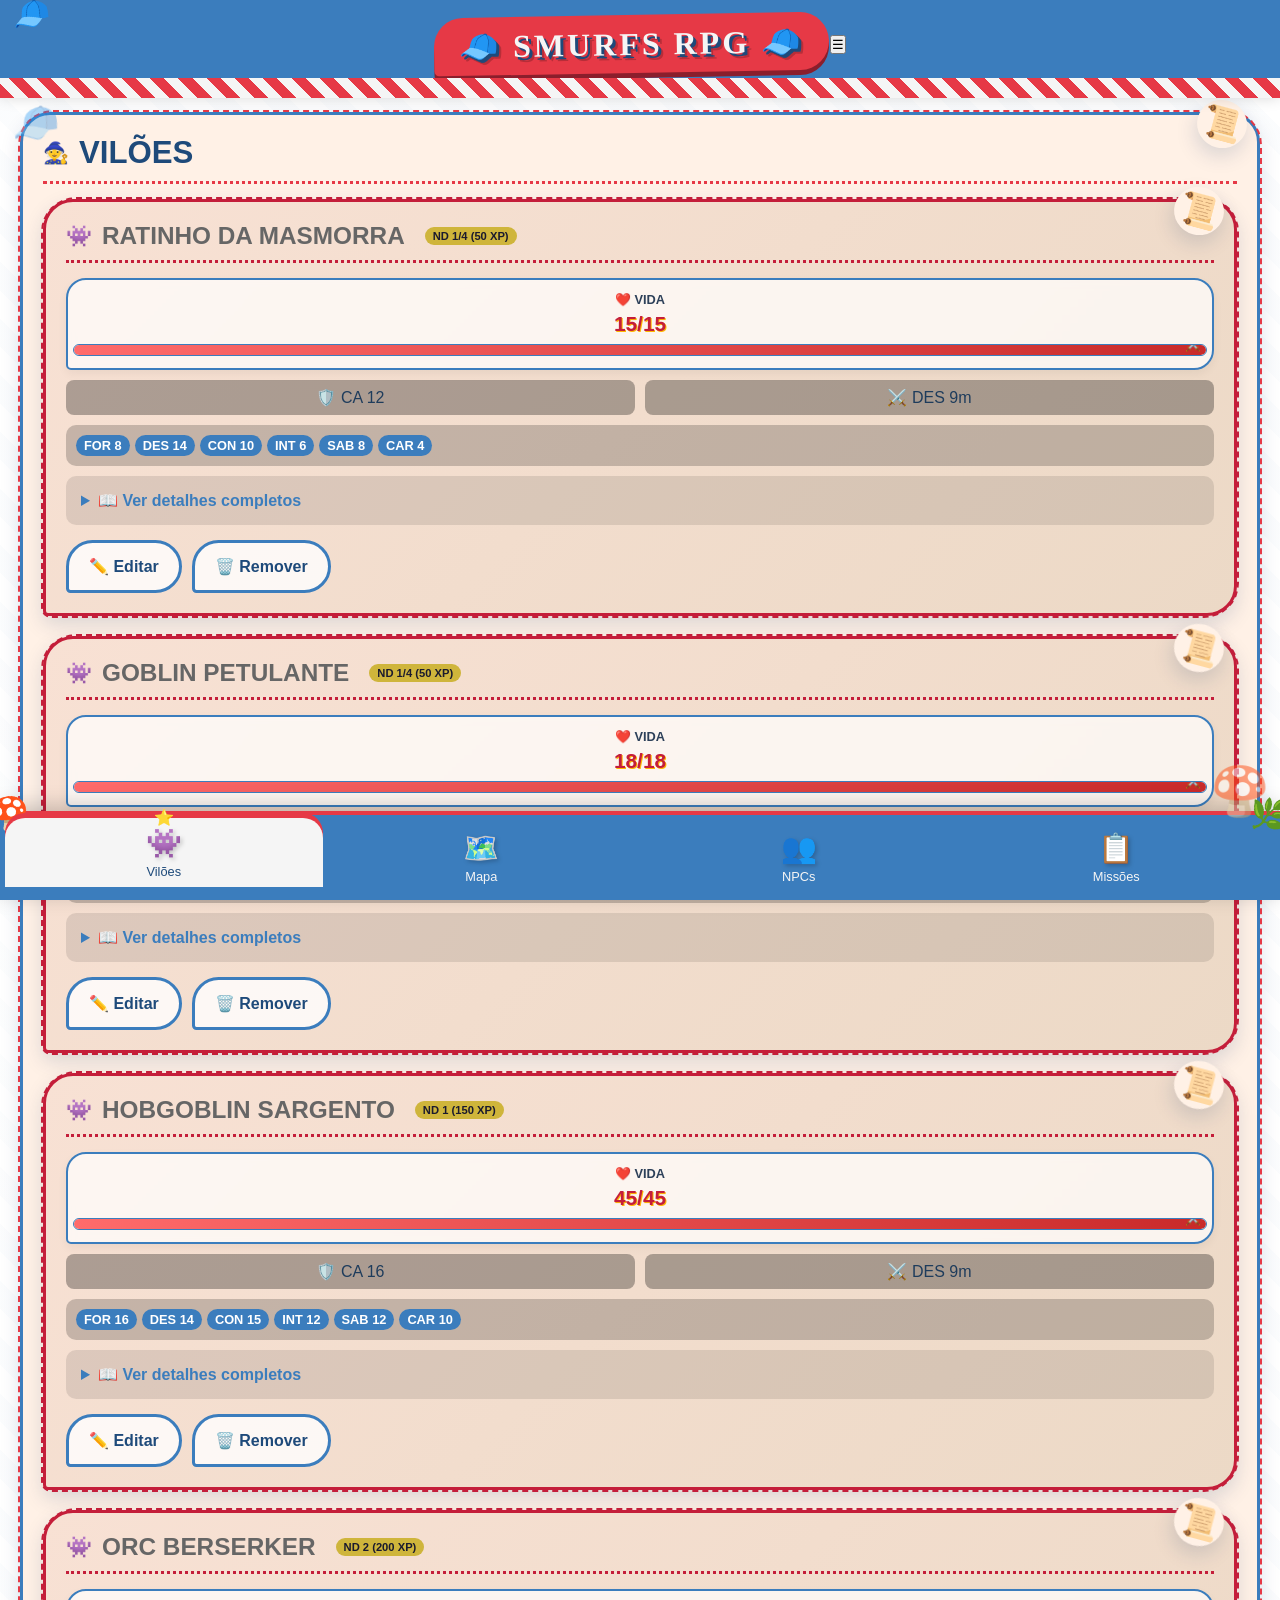
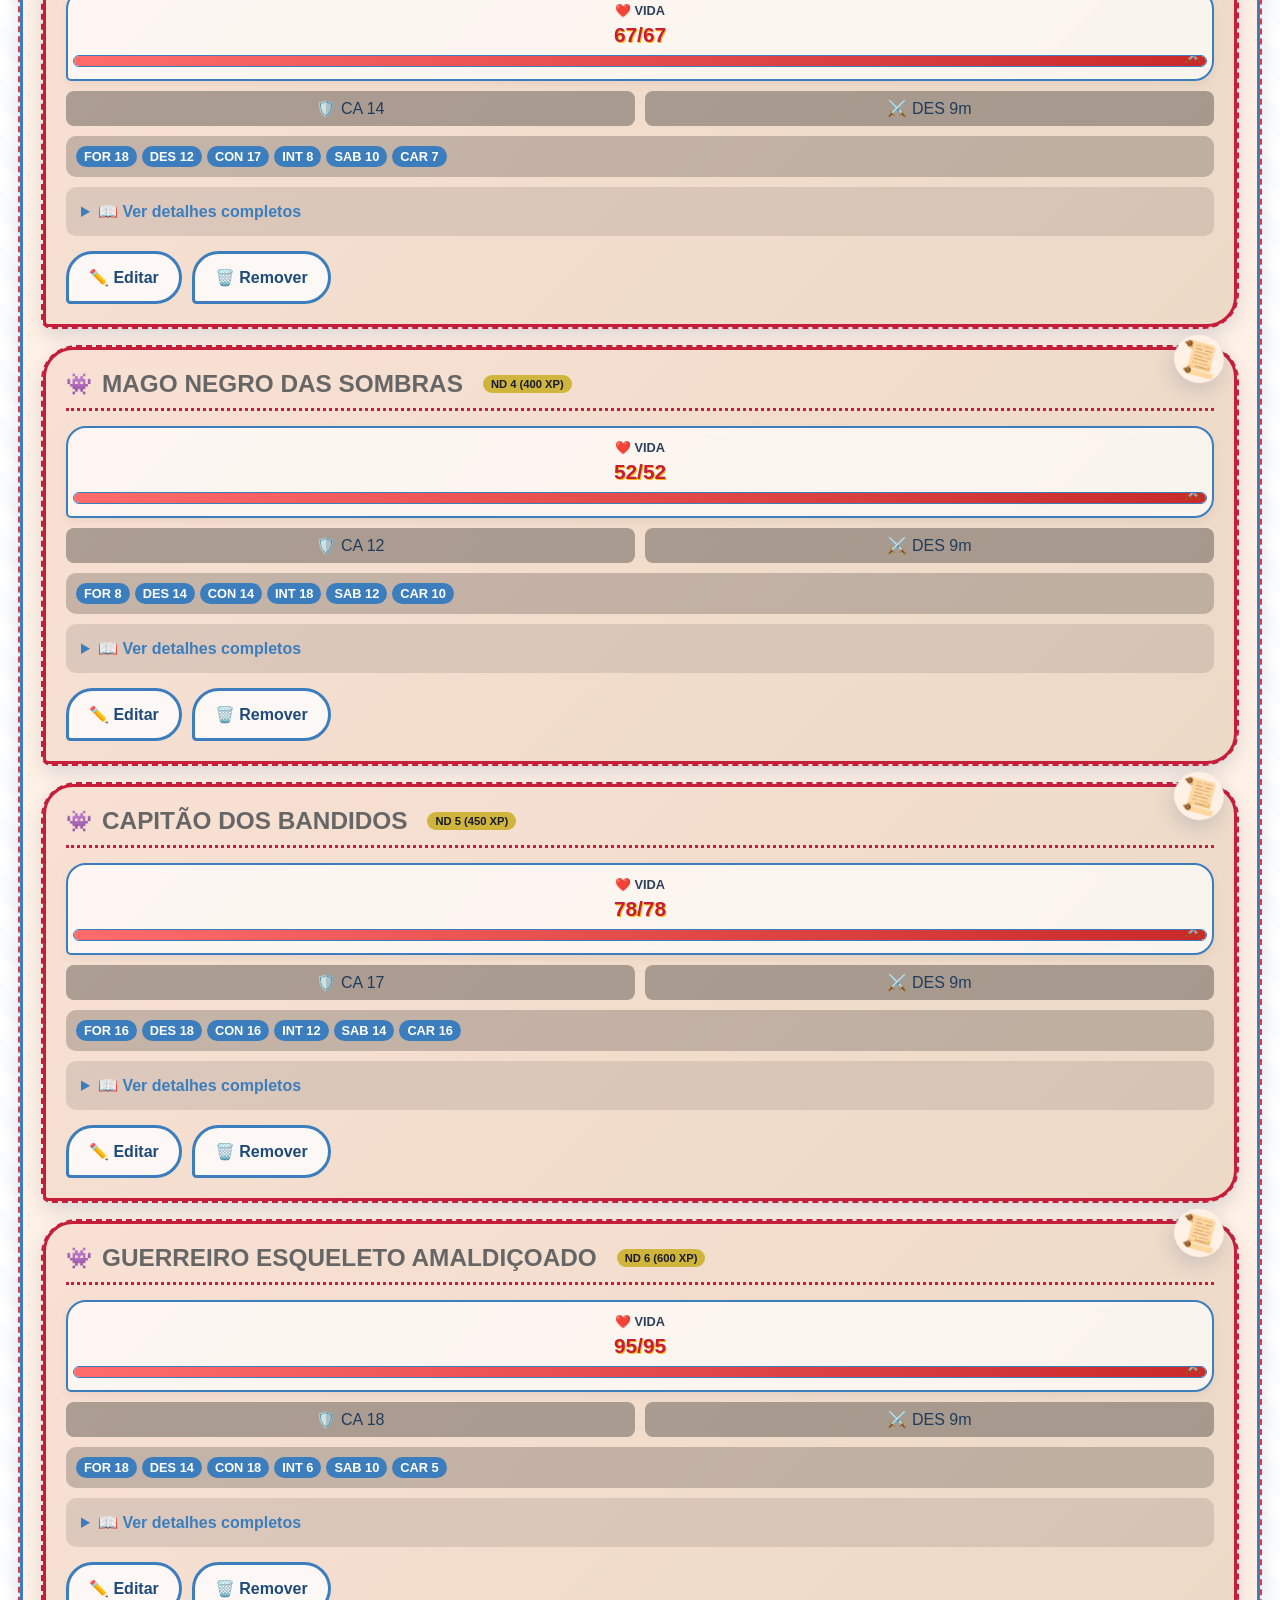
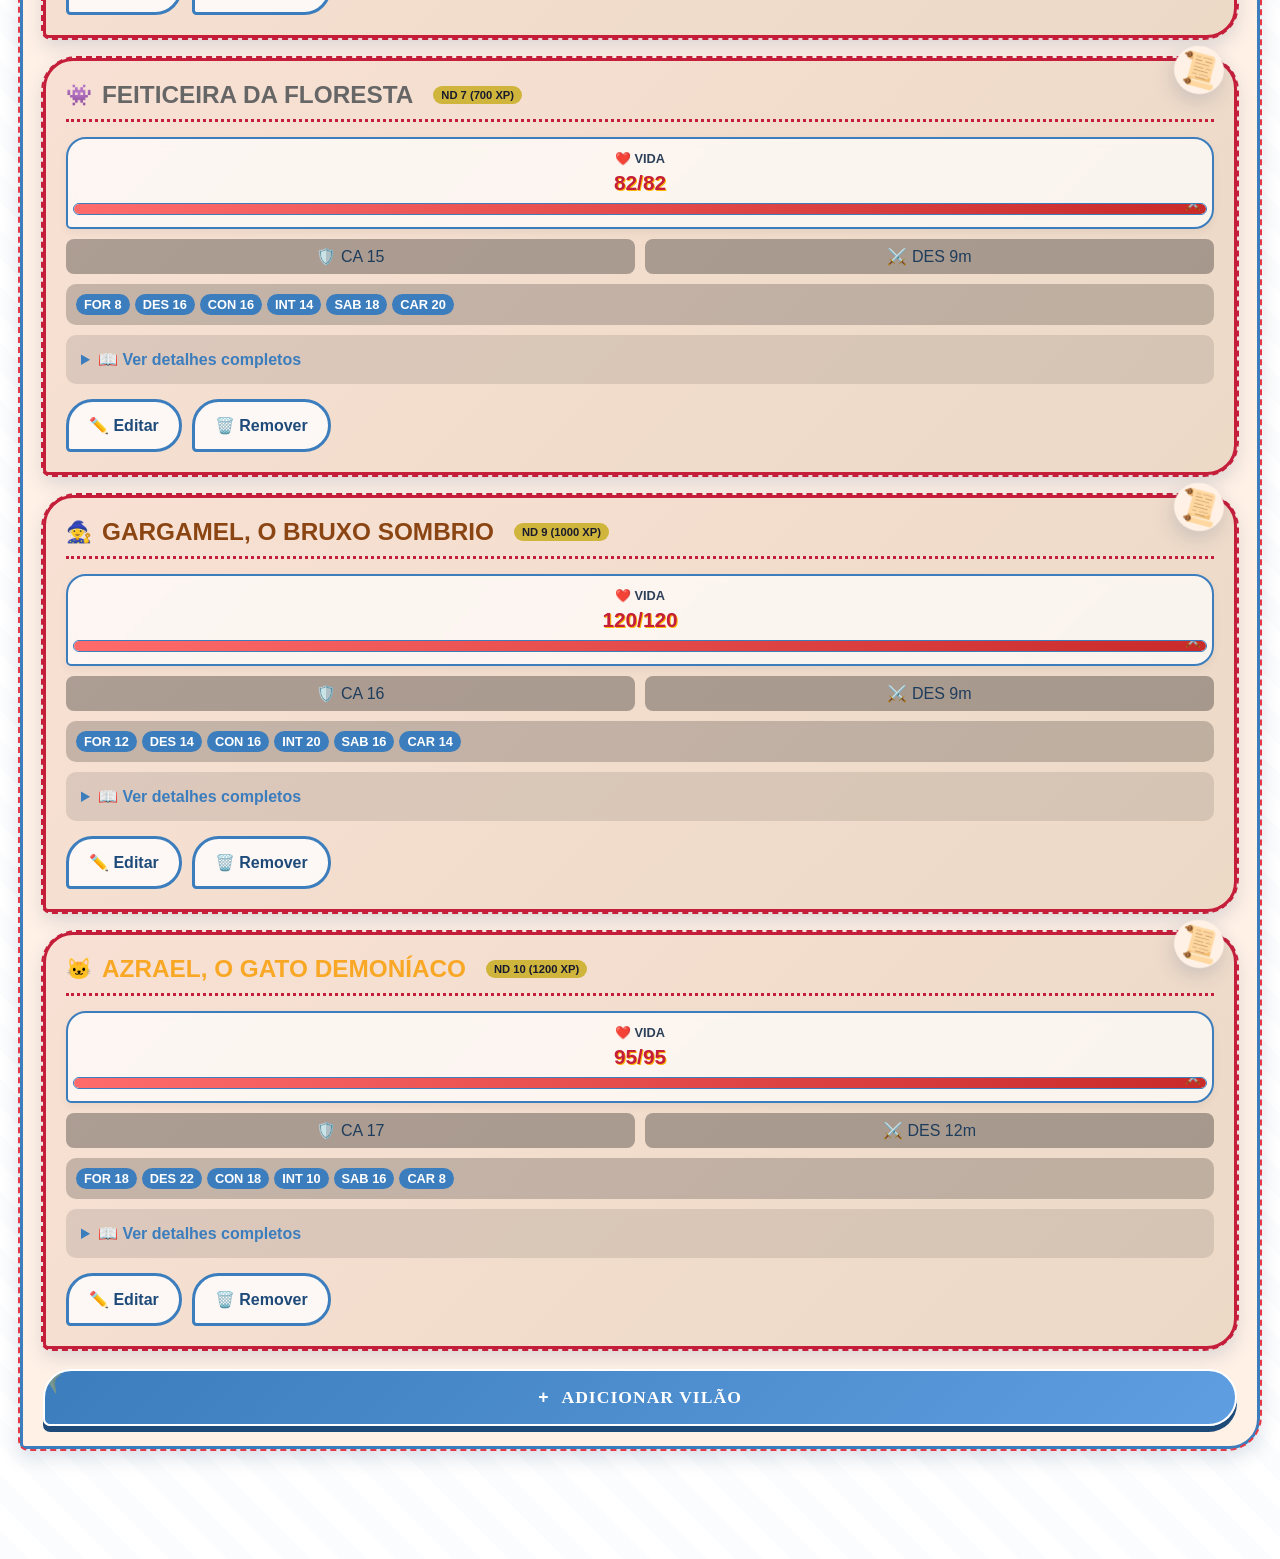
==== index.html @ cd1e9ab5 "RPGMESTRE" ====
<!DOCTYPE html>
<html lang="pt-BR">
<head>
    <meta charset="UTF-8">
    <meta name="viewport" content="width=device-width, initial-scale=1.0, maximum-scale=1.0, user-scalable=no">
    <title>🧢 SMURFS RPG - D&D 5.5</title>
    
    <!-- CSS -->
    <link rel="stylesheet" href="style.css">
    
    <!-- PWA / Ícones -->
    <link rel="manifest" href="manifest.json">
    <link rel="apple-touch-icon" href="assets/icons/icon-192.png">
    <meta name="theme-color" content="#3b7dbd">
</head>
<body>
    <!-- Header -->
    <div id="header-container">
        <header class="header">
            <div class="header-content">
                <h1>🧢 SMURFS RPG 🧢</h1>
                <button class="header-menu" onclick="toggleMenu()">☰</button>
            </div>
        </header>
    </div>

    <!-- Conteúdo principal -->
    <main class="container" id="main-container">
        <div id="content" class="content-area">
            <!-- Loading Screen -->
            <div class="loading-screen">
                <h1 class="loading-title">SMURFS RPG</h1>
                <div class="loading-spinner"></div>
                <p class="loading-text">Carregando a Vila dos Smurfs...</p>
                
                <!-- Menu de navegação rápido -->
                <div class="loading-menu">
                    <div class="loading-menu-item">
                        <span class="menu-emoji">👾</span>
                        <span>Vilões</span>
                    </div>
                    <div class="loading-menu-item">
                        <span class="menu-emoji">🗺️</span>
                        <span>Mapa</span>
                    </div>
                    <div class="loading-menu-item">
                        <span class="menu-emoji">👥</span>
                        <span>NPCs</span>
                    </div>
                    <div class="loading-menu-item">
                        <span class="menu-emoji">📋</span>
                        <span>Missões</span>
                    </div>
                </div>
            </div>
        </div>
    </main>

    <!-- Navegação inferior -->
    <nav class="bottom-nav">
        <a href="pages/viloes.html" class="nav-item active" data-page="viloes" onclick="carregarPagina('viloes'); return false;">
            <span class="nav-icon">👾</span>
            <span class="nav-text">Vilões</span>
        </a>
        <a href="pages/mapa.html" class="nav-item" data-page="mapa" onclick="carregarPagina('mapa'); return false;">
            <span class="nav-icon">🗺️</span>
            <span class="nav-text">Mapa</span>
        </a>
        <a href="pages/npcs.html" class="nav-item" data-page="npcs" onclick="carregarPagina('npcs'); return false;">
            <span class="nav-icon">👥</span>
            <span class="nav-text">NPCs</span>
        </a>
        <a href="pages/necessidades.html" class="nav-item" data-page="necessidades" onclick="carregarPagina('necessidades'); return false;">
            <span class="nav-icon">📋</span>
            <span class="nav-text">Missões</span>
        </a>
    </nav>

    <!-- Modal -->
    <div id="modal-container">
        <div id="modal" class="modal">
            <div class="modal-content">
                <div class="modal-header">
                    <h2 id="modal-title">Título</h2>
                    <button class="close-modal" onclick="fecharModal()">&times;</button>
                </div>
                <div id="modal-body"></div>
            </div>
        </div>
    </div>

    <!-- Elementos decorativos -->
    <div class="floating-mushroom">🍄</div>
    <div class="floating-smurf">🧢</div>

    <!-- Scripts -->
    <script src="script.js"></script>
    


</body>
</html>
---- style.css ----
/* ===== TEMA SMURFS D&D 5.5 ===== */
:root {
    /* Cores principais - Tema Smurf */
    --smurf-blue: #3b7dbd;
    --smurf-blue-light: #5f9ee0;
    --smurf-blue-dark: #1e4a7a;
    --smurf-hat: #f5f5f5;
    --smurf-hat-red: #e63946;
    --forest-green: #2d6a4f;
    --forest-light: #40916c;
    --mushroom-red: #d62828;
    --mushroom-white: #f8f9fa;
    --gold: #ffb703;
    --potion-purple: #9d4edd;
    
    /* Cores funcionais */
    --bg-primary: #f0f7ff;
    --bg-secondary: #ffffff;
    --text-primary: #1e3c5c;
    --text-secondary: #2d4059;
    --border-color: rgba(59, 125, 189, 0.2);
    --shadow: 0 8px 20px rgba(0, 50, 100, 0.15);
    --shadow-soft: 0 4px 10px rgba(0, 0, 0, 0.05);
    
    /* D&D 5.5 Cores */
    --dnd-red: #c41e3a;
    --dnd-gold: #cfb53b;
    --dnd-brown: #8b4513;
    --dnd-parchment: #fff1e6;
}

* {
    margin: 0;
    padding: 0;
    box-sizing: border-box;
    font-family: 'Segoe UI', 'Comic Sans MS', 'Chalkboard SE', cursive, sans-serif;
}

/* ===== BACKGROUND COM ELEMENTOS DA FLORESTA ===== */
body {
    background: linear-gradient(135deg, #a8d5e5 0%, #c1e0f0 100%);
    color: var(--text-primary);
    min-height: 100vh;
    padding-bottom: 70px;
    position: relative;
    background-image: 
        radial-gradient(circle at 10% 20%, rgba(255, 255, 255, 0.3) 5%, transparent 10%),
        radial-gradient(circle at 90% 70%, rgba(255, 255, 255, 0.2) 8%, transparent 15%),
        repeating-linear-gradient(45deg, rgba(59, 125, 189, 0.02) 0px, rgba(59, 125, 189, 0.02) 20px, transparent 20px, transparent 40px);
}

/* ===== EFEITO DE FOLHAS ===== */
body::before {
    content: '';
    position: fixed;
    top: 0;
    left: 0;
    right: 0;
    bottom: 0;
    background-image: 
        url('data:image/svg+xml;utf8,<svg xmlns="http://www.w3.org/2000/svg" viewBox="0 0 100 100" opacity="0.1"><path d="M20,30 Q30,15 40,30 Q35,45 20,30" fill="%232d6a4f"/><path d="M70,60 Q80,45 90,60 Q85,75 70,60" fill="%232d6a4f"/></svg>');
    background-repeat: repeat;
    pointer-events: none;
    z-index: -1;
}

/* ===== HEADER COM CHAPÉU DE SMURF ===== */
.header {
    background: var(--smurf-blue);
    padding: 15px;
    position: sticky;
    top: 0;
    z-index: 100;
    border-bottom: 4px solid var(--smurf-hat-red);
    box-shadow: 0 4px 15px rgba(0, 0, 0, 0.2);
    position: relative;
}

.header::before {
    content: '🧢';
    position: absolute;
    left: 10px;
    top: -5px;
    font-size: 2rem;
    transform: rotate(-15deg);
}

.header::after {
    content: '';
    position: absolute;
    bottom: -10px;
    left: 0;
    right: 0;
    height: 20px;
    background: repeating-linear-gradient(45deg, var(--smurf-hat-red), var(--smurf-hat-red) 10px, var(--smurf-hat) 10px, var(--smurf-hat) 20px);
}

.header-content {
    display: flex;
    align-items: center;
    justify-content: center;
    max-width: 600px;
    margin: 0 auto;
    position: relative;
}

.header h1 {
    font-size: 1.6rem;
    color: var(--smurf-hat);
    text-transform: uppercase;
    letter-spacing: 3px;
    text-shadow: 
        3px 3px 0 var(--smurf-blue-dark),
        5px 5px 0 rgba(0, 0, 0, 0.2);
    font-family: 'Comic Sans MS', cursive;
    background: var(--smurf-hat-red);
    padding: 10px 25px;
    border-radius: 30px 30px 30px 5px;
    display: inline-block;
    transform: rotate(-1deg);
    box-shadow: 0 5px 0 #8b1e2c;
}

/* ===== NAVEGAÇÃO INFERIOR TEMÁTICA ===== */
.bottom-nav {
    position: fixed;
    bottom: 0;
    left: 0;
    right: 0;
    background: var(--smurf-blue);
    backdrop-filter: blur(10px);
    display: flex;
    justify-content: space-around;
    padding: 8px 5px;
    border-top: 4px solid var(--smurf-hat-red);
    z-index: 100;
    box-shadow: 0 -5px 20px rgba(0, 0, 0, 0.2);
}

.bottom-nav::before {
    content: '🍄';
    position: absolute;
    left: -10px;
    top: -20px;
    font-size: 2rem;
    transform: rotate(-10deg);
}

.bottom-nav::after {
    content: '🌿';
    position: absolute;
    right: -10px;
    top: -20px;
    font-size: 2rem;
    transform: rotate(10deg);
}

.nav-item {
    color: var(--smurf-hat);
    text-decoration: none;
    font-size: 0.8rem;
    display: flex;
    flex-direction: column;
    align-items: center;
    gap: 4px;
    transition: all 0.3s;
    padding: 8px 5px;
    flex: 1;
    border-radius: 20px 20px 0 0;
    position: relative;
}

.nav-item.active {
    color: var(--smurf-blue-dark);
    background: var(--smurf-hat);
    transform: translateY(-5px);
    border-radius: 20px 20px 0 0;
    box-shadow: 0 -5px 0 var(--smurf-hat-red);
}

.nav-item.active::before {
    content: '⭐';
    position: absolute;
    top: -10px;
    left: 50%;
    transform: translateX(-50%);
    font-size: 1rem;
}

.nav-icon {
    font-size: 1.8rem;
    filter: drop-shadow(2px 2px 2px rgba(0,0,0,0.2));
}

/* ===== CARDS TEMÁTICOS ===== */
.card {
    background: var(--dnd-parchment);
    border-radius: 30px 30px 30px 5px;
    padding: 20px;
    margin-bottom: 20px;
    border: 3px solid var(--smurf-blue);
    box-shadow: var(--shadow);
    position: relative;
    transition: transform 0.2s;
}

.card::before {
    content: '';
    position: absolute;
    top: -5px;
    left: -5px;
    right: -5px;
    bottom: -5px;
    border: 2px dashed var(--smurf-hat-red);
    border-radius: 35px 35px 35px 10px;
    pointer-events: none;
}

.card::after {
    content: '📜';
    position: absolute;
    top: -15px;
    right: 10px;
    font-size: 2rem;
    transform: rotate(15deg);
    background: var(--dnd-parchment);
    padding: 5px;
    border-radius: 50%;
    box-shadow: var(--shadow);
}

.card-title {
    color: var(--smurf-blue-dark);
    font-size: 1.3rem;
    margin-bottom: 15px;
    border-bottom: 3px dotted var(--smurf-hat-red);
    padding-bottom: 10px;
    display: flex;
    align-items: center;
    gap: 10px;
    font-family: 'Comic Sans MS', cursive;
    text-transform: uppercase;
}

/* ===== CARDS DE VILÕES (GARGAMEL E COMPANHIA) ===== */
.vilao-card {
    background: linear-gradient(135deg, #f8e1d4, #ecd9c6);
    border-color: var(--dnd-red);
}

.vilao-card::before {
    border-color: var(--dnd-red);
}

.vilao-card .card-title {
    color: var(--dnd-red);
    border-bottom-color: var(--dnd-red);
}

.vilao-status {
    display: grid;
    grid-template-columns: repeat(3, 1fr);
    gap: 12px;
    margin: 15px 0;
}

.status-item {
    background: rgba(255, 255, 255, 0.7);
    border-radius: 20px 20px 20px 5px;
    padding: 12px 5px;
    text-align: center;
    border: 2px solid var(--smurf-blue);
    box-shadow: var(--shadow-soft);
    backdrop-filter: blur(5px);
}

.status-item .label {
    font-size: 0.8rem;
    color: var(--text-secondary);
    display: block;
    margin-bottom: 5px;
    font-weight: bold;
}

.status-item .value {
    font-size: 1.3rem;
    font-weight: bold;
    color: var(--dnd-red);
    text-shadow: 1px 1px 0 var(--gold);
}

/* Barra de vida estilo D&D */
.progress-bar {
    width: 100%;
    height: 12px;
    background: #ddd;
    border-radius: 20px;
    margin-top: 8px;
    overflow: hidden;
    border: 1px solid var(--smurf-blue);
}

.progress-fill {
    height: 100%;
    background: linear-gradient(90deg, #ff6b6b, #c92a2a);
    border-radius: 20px;
    position: relative;
}

.progress-fill::after {
    content: '⚔️';
    position: absolute;
    right: 5px;
    top: -8px;
    font-size: 0.8rem;
}

/* ===== ATAQUES ESTILO D&D 5.5 ===== */
.ataques-list {
    list-style: none;
    margin: 15px 0;
    background: rgba(59, 125, 189, 0.05);
    border-radius: 15px;
    padding: 10px;
}

.ataques-list li {
    padding: 10px;
    border-bottom: 1px dashed var(--smurf-blue);
    display: flex;
    justify-content: space-between;
    align-items: center;
    font-family: 'Courier New', monospace;
}

.ataques-list li:last-child {
    border-bottom: none;
}

.ataque-nome {
    font-weight: bold;
    color: var(--dnd-brown);
    display: flex;
    align-items: center;
    gap: 8px;
}

.ataque-nome::before {
    content: '🎲';
    font-size: 1rem;
}

.ataque-dano {
    color: var(--dnd-red);
    font-size: 1rem;
    background: rgba(255, 255, 255, 0.8);
    padding: 4px 12px;
    border-radius: 20px;
    border: 1px solid var(--dnd-gold);
    font-weight: bold;
}

/* ===== HISTÓRIA COM ESTILO DE PERGAMINHO ===== */
.historia {
    font-size: 0.95rem;
    line-height: 1.6;
    margin-top: 15px;
    padding: 20px;
    background: rgba(255, 248, 220, 0.7);
    border-radius: 20px 20px 20px 5px;
    border-left: 5px solid var(--dnd-gold);
    font-family: 'Courier New', monospace;
    position: relative;
    box-shadow: inset 0 0 20px rgba(0,0,0,0.05);
}

.historia::before {
    content: '✧';
    position: absolute;
    top: 5px;
    right: 10px;
    font-size: 1.5rem;
    color: var(--dnd-gold);
    opacity: 0.3;
}

/* ===== MAPA DA VILA DOS SMURFS ===== */
.mapa-container {
    background: var(--forest-green);
    border-radius: 30px;
    overflow: hidden;
    margin-bottom: 20px;
    border: 4px solid var(--smurf-blue);
    box-shadow: var(--shadow);
    position: relative;
}

.mapa-container::before {
    content: '🗺️';
    position: absolute;
    top: -10px;
    left: -10px;
    font-size: 2rem;
    transform: rotate(-15deg);
    z-index: 10;
}

.mapa-grid {
    display: grid;
    grid-template-columns: repeat(5, 1fr);
    gap: 3px;
    padding: 3px;
    background: var(--smurf-blue);
}

.mapa-cell {
    aspect-ratio: 1;
    background: var(--forest-light);
    display: flex;
    align-items: center;
    justify-content: center;
    font-size: 2rem;
    cursor: pointer;
    transition: all 0.2s;
    color: white;
    position: relative;
    border: 2px solid transparent;
}

.mapa-cell:hover {
    transform: scale(1.05);
    border-color: var(--gold);
    z-index: 5;
}

.mapa-cell:active {
    transform: scale(0.95);
    background: var(--gold);
}

.mapa-cell.marcado {
    background: rgba(255, 255, 255, 0.2);
    animation: pulse 0.5s;
}

.mapa-info {
    padding: 15px;
    background: var(--smurf-blue-dark);
    text-align: center;
    color: var(--smurf-hat);
    font-weight: bold;
    border-top: 3px solid var(--smurf-hat-red);
    font-family: 'Comic Sans MS', cursive;
}

/* Legenda do mapa */
.mapa-legend {
    display: flex;
    flex-wrap: wrap;
    gap: 10px;
    padding: 15px;
    background: rgba(255, 255, 255, 0.8);
    border-radius: 20px;
    margin-top: 15px;
    border: 2px solid var(--smurf-blue);
}

.legend-item {
    display: flex;
    align-items: center;
    gap: 8px;
    font-size: 0.9rem;
    background: white;
    padding: 6px 12px;
    border-radius: 30px;
    box-shadow: var(--shadow-soft);
    border: 1px solid var(--smurf-blue-light);
}

.legend-item span:first-child {
    font-size: 1.3rem;
}

/* ===== NPCs (SMURFS E AMIGOS) ===== */
.npc-card {
    display: flex;
    align-items: center;
    gap: 20px;
    background: linear-gradient(135deg, #fff, #f0f7ff);
    border-radius: 30px 30px 30px 10px;
    padding: 15px;
    margin-bottom: 15px;
    border: 3px solid var(--smurf-blue);
    transition: all 0.2s;
    position: relative;
}

.npc-card::after {
    content: '🍄';
    position: absolute;
    bottom: -5px;
    right: -5px;
    font-size: 1.5rem;
    opacity: 0.3;
}

.npc-card.smurf {
    border-color: var(--smurf-blue);
    background: linear-gradient(135deg, #e6f3ff, #b8d9f5);
}

.npc-card.gargamel {
    border-color: var(--dnd-red);
    background: linear-gradient(135deg, #f5d0c5, #e6b8a8);
}

.npc-avatar {
    width: 70px;
    height: 70px;
    background: linear-gradient(135deg, var(--smurf-blue), var(--smurf-blue-light));
    border-radius: 50%;
    display: flex;
    align-items: center;
    justify-content: center;
    font-size: 2.2rem;
    color: white;
    font-weight: bold;
    box-shadow: 0 0 0 3px white, 0 0 0 5px var(--smurf-blue-dark);
    border: 2px solid var(--smurf-hat);
}

.npc-avatar.smurf {
    background: linear-gradient(135deg, var(--smurf-blue), var(--smurf-blue-light));
}

.npc-avatar.gargamel {
    background: linear-gradient(135deg, #8b4513, #a0522d);
}

.npc-avatar.azrael {
    background: linear-gradient(135deg, #f9a826, #e59500);
}

.npc-info {
    flex: 1;
}

.npc-info h3 {
    color: var(--smurf-blue-dark);
    font-size: 1.2rem;
    margin-bottom: 5px;
    display: flex;
    align-items: center;
    gap: 8px;
    font-family: 'Comic Sans MS', cursive;
}

.npc-info .funcao {
    font-size: 0.9rem;
    color: var(--dnd-red);
    background: rgba(255, 255, 255, 0.7);
    padding: 3px 12px;
    border-radius: 20px;
    display: inline-block;
    margin-bottom: 8px;
    border: 1px solid var(--smurf-blue);
}

.npc-info .descricao {
    font-size: 0.95rem;
    color: var(--text-secondary);
    line-height: 1.4;
    background: rgba(255, 255, 255, 0.5);
    padding: 8px;
    border-radius: 15px;
}

/* ===== LISTA DE NECESSIDADES (POÇÕES E INGREDIENTES) ===== */
.necessidades-list {
    list-style: none;
}

.necessidades-list li {
    padding: 18px;
    background: rgba(255, 255, 255, 0.7);
    margin-bottom: 10px;
    border-radius: 25px 25px 25px 5px;
    border-left: 6px solid var(--smurf-hat-red);
    display: flex;
    justify-content: space-between;
    align-items: center;
    transition: all 0.2s;
    border: 2px solid transparent;
}

.necessidades-list li:hover {
    border-color: var(--smurf-blue);
    transform: translateX(5px);
}

.necessidades-list li.urgente {
    border-left-color: var(--dnd-red);
    background: rgba(255, 200, 200, 0.7);
}

.necessidades-list li.importante {
    border-left-color: var(--dnd-gold);
}

.necessidade-item {
    display: flex;
    flex-direction: column;
    gap: 5px;
}

.necessidade-categoria {
    font-size: 0.8rem;
    color: white;
    background: var(--smurf-blue);
    padding: 3px 12px;
    border-radius: 20px;
    align-self: flex-start;
    font-weight: bold;
    text-transform: uppercase;
}

.necessidade-categoria.urgente {
    background: var(--dnd-red);
}

.necessidade-categoria.importante {
    background: var(--dnd-gold);
    color: var(--text-primary);
}

.necessidade-texto {
    font-size: 1.1rem;
    font-weight: 500;
    color: var(--text-primary);
}

/* ===== BOTÕES TEMÁTICOS ===== */
.btn-add {
    background: linear-gradient(135deg, var(--smurf-blue), var(--smurf-blue-light));
    color: white;
    border: none;
    padding: 16px 20px;
    border-radius: 40px 40px 40px 10px;
    font-weight: bold;
    font-size: 1.1rem;
    width: 100%;
    cursor: pointer;
    transition: all 0.3s;
    margin-top: 15px;
    display: flex;
    align-items: center;
    justify-content: center;
    gap: 12px;
    box-shadow: 0 6px 0 var(--smurf-blue-dark);
    border: 2px solid white;
    font-family: 'Comic Sans MS', cursive;
    text-transform: uppercase;
    letter-spacing: 1px;
    position: relative;
    overflow: hidden;
}

.btn-add::before {
    content: '✨';
    position: absolute;
    left: -20px;
    top: -10px;
    font-size: 2rem;
    opacity: 0.3;
    transform: rotate(-20deg);
}

.btn-add:active {
    transform: translateY(4px);
    box-shadow: 0 2px 0 var(--smurf-blue-dark);
}

.btn-secondary {
    background: transparent;
    border: 3px solid var(--smurf-blue);
    color: var(--smurf-blue-dark);
    padding: 14px 20px;
    border-radius: 30px 30px 30px 5px;
    font-weight: bold;
    font-size: 1rem;
    cursor: pointer;
    transition: all 0.3s;
    background: rgba(255, 255, 255, 0.8);
}

.btn-secondary:active {
    background: var(--smurf-blue);
    color: white;
}

/* ===== MODAL TEMÁTICO ===== */
.modal {
    display: none;
    position: fixed;
    top: 0;
    left: 0;
    right: 0;
    bottom: 0;
    background: rgba(0, 0, 0, 0.7);
    z-index: 1000;
    padding: 20px;
    overflow-y: auto;
    backdrop-filter: blur(5px);
}

.modal.active {
    display: block;
    animation: fadeIn 0.3s;
}

.modal-content {
    background: var(--dnd-parchment);
    border-radius: 50px 50px 50px 20px;
    padding: 30px;
    border: 5px solid var(--smurf-blue);
    max-width: 500px;
    margin: 30px auto;
    position: relative;
    box-shadow: 0 20px 30px rgba(0, 0, 0, 0.3);
}

.modal-content::before {
    content: '🧪';
    position: absolute;
    top: -20px;
    left: -20px;
    font-size: 3rem;
    transform: rotate(-15deg);
}

.modal-content::after {
    content: '📚';
    position: absolute;
    bottom: -20px;
    right: -20px;
    font-size: 3rem;
    transform: rotate(10deg);
}

.modal-header {
    display: flex;
    justify-content: space-between;
    align-items: center;
    margin-bottom: 25px;
    border-bottom: 3px dashed var(--smurf-hat-red);
    padding-bottom: 15px;
}

.modal-header h2 {
    color: var(--smurf-blue-dark);
    font-size: 1.5rem;
    font-family: 'Comic Sans MS', cursive;
}

.close-modal {
    font-size: 2.5rem;
    cursor: pointer;
    color: var(--dnd-red);
    background: none;
    border: none;
    width: 50px;
    height: 50px;
    display: flex;
    align-items: center;
    justify-content: center;
    border-radius: 50%;
    transition: all 0.2s;
}

.close-modal:active {
    background: rgba(198, 40, 40, 0.1);
    transform: rotate(90deg);
}

/* ===== FORMULÁRIOS ===== */
.form-group {
    margin-bottom: 20px;
}

.form-group label {
    display: block;
    margin-bottom: 8px;
    color: var(--smurf-blue-dark);
    font-size: 1rem;
    font-weight: bold;
    font-family: 'Comic Sans MS', cursive;
}

.form-group input,
.form-group textarea,
.form-group select {
    width: 100%;
    padding: 15px;
    background: white;
    border: 3px solid var(--smurf-blue-light);
    border-radius: 25px 25px 25px 5px;
    color: var(--text-primary);
    font-size: 1rem;
    transition: all 0.2s;
    font-family: 'Courier New', monospace;
}

.form-group input:focus,
.form-group textarea:focus,
.form-group select:focus {
    outline: none;
    border-color: var(--smurf-hat-red);
    box-shadow: 0 0 0 4px rgba(230, 57, 70, 0.1);
}

.form-group textarea {
    min-height: 120px;
    resize: vertical;
}

/* ===== ANIMAÇÕES ESPECIAIS ===== */
@keyframes float {
    0%, 100% { transform: translateY(0); }
    50% { transform: translateY(-5px); }
}

@keyframes spin {
    to { transform: rotate(360deg); }
}

@keyframes bounce {
    0%, 100% { transform: scale(1); }
    50% { transform: scale(1.1); }
}

/* ===== ELEMENTOS DECORATIVOS ===== */
.floating-mushroom {
    position: fixed;
    bottom: 80px;
    right: 10px;
    font-size: 3rem;
    animation: float 3s ease-in-out infinite;
    opacity: 0.3;
    pointer-events: none;
    z-index: 999;
}

.floating-smurf {
    position: fixed;
    top: 100px;
    left: 10px;
    font-size: 2.5rem;
    animation: float 4s ease-in-out infinite;
    opacity: 0.2;
    pointer-events: none;
    transform: rotate(-10deg);
}

/* ===== EMPTY STATE ===== */
.empty-state {
    text-align: center;
    padding: 40px 20px;
    color: var(--text-secondary);
    background: rgba(255, 255, 255, 0.6);
    border-radius: 40px;
    border: 2px dashed var(--smurf-blue);
}

.empty-state .emoji {
    font-size: 5rem;
    margin-bottom: 20px;
    animation: bounce 2s ease-in-out infinite;
}

.empty-state h3 {
    color: var(--smurf-blue-dark);
    margin-bottom: 10px;
    font-size: 1.3rem;
}

/* ===== RESPONSIVIDADE ===== */
@media (min-width: 600px) {
    .container {
        padding: 20px;
    }
    
    .header h1 {
        font-size: 2rem;
    }
}

@media (max-width: 350px) {
    .nav-text {
        display: none;
    }
    
    .nav-icon {
        font-size: 2rem;
    }
    
    .vilao-status {
        grid-template-columns: 1fr;
    }
}

/* ===== CLASSES ESPECÍFICAS DO TEMA ===== */
.smurf-title {
    color: var(--smurf-blue-dark);
    text-shadow: 2px 2px 0 var(--smurf-hat);
    font-family: 'Comic Sans MS', cursive;
}

.gargamel-title {
    color: var(--dnd-red);
    text-shadow: 2px 2px 0 #4a2511;
    font-family: 'Courier New', monospace;
    text-transform: uppercase;
}

.dice-roll {
    background: var(--dnd-gold);
    color: var(--text-primary);
    padding: 4px 10px;
    border-radius: 10px;
    font-family: 'Courier New', monospace;
    font-weight: bold;
    border: 1px solid var(--dnd-red);
}

/* ===== SCROLLBAR PERSONALIZADA ===== */
::-webkit-scrollbar {
    width: 10px;
}

::-webkit-scrollbar-track {
    background: var(--bg-primary);
    border-radius: 10px;
}

::-webkit-scrollbar-thumb {
    background: var(--smurf-blue);
    border-radius: 10px;
    border: 2px solid var(--smurf-hat);
}

::-webkit-scrollbar-thumb:hover {
    background: var(--smurf-blue-dark);
}

/* ===== LOADING SCREEN ===== */
.loading-screen {
    display: flex;
    flex-direction: column;
    align-items: center;
    justify-content: center;
    min-height: 60vh;
    text-align: center;
    padding: 20px;
}

.loading-title {
    font-size: 2.5rem;
    color: var(--smurf-hat);
    text-shadow: 3px 3px 0 var(--smurf-blue-dark);
    margin-bottom: 30px;
    font-family: 'Comic Sans MS', cursive;
    animation: pulse 2s infinite;
}

.loading-spinner {
    width: 60px;
    height: 60px;
    border: 5px solid var(--smurf-blue-light);
    border-top-color: var(--smurf-hat-red);
    border-radius: 50%;
    animation: spin 1s linear infinite;
    margin-bottom: 20px;
}

.loading-text {
    font-size: 1.2rem;
    color: var(--smurf-blue-dark);
    margin-bottom: 40px;
    font-family: 'Comic Sans MS', cursive;
}

.loading-menu {
    display: grid;
    grid-template-columns: repeat(2, 1fr);
    gap: 15px;
    width: 100%;
    max-width: 300px;
    margin-top: 20px;
}

.loading-menu-item {
    background: rgba(255, 255, 255, 0.1);
    border: 2px solid var(--smurf-blue);
    border-radius: 15px;
    padding: 15px 10px;
    display: flex;
    flex-direction: column;
    align-items: center;
    gap: 8px;
    backdrop-filter: blur(5px);
    animation: fadeIn 0.5s ease-out;
    animation-fill-mode: both;
}

.loading-menu-item:nth-child(1) { animation-delay: 0.1s; }
.loading-menu-item:nth-child(2) { animation-delay: 0.2s; }
.loading-menu-item:nth-child(3) { animation-delay: 0.3s; }
.loading-menu-item:nth-child(4) { animation-delay: 0.4s; }

.loading-menu-item .menu-emoji {
    font-size: 2rem;
}

.loading-menu-item span:last-child {
    font-size: 0.9rem;
    color: var(--smurf-hat);
    font-weight: bold;
}

@keyframes pulse {
    0%, 100% { transform: scale(1); }
    50% { transform: scale(1.05); }
}

@keyframes fadeIn {
    from {
        opacity: 0;
        transform: translateY(20px);
    }
    to {
        opacity: 1;
        transform: translateY(0);
    }
}

/* Garantir que o conteúdo apareça suavemente */
.content-area {
    animation: contentFadeIn 0.3s ease-out;
}

@keyframes contentFadeIn {
    from {
        opacity: 0;
        transform: translateY(10px);
    }
    to {
        opacity: 1;
        transform: translateY(0);
    }
}
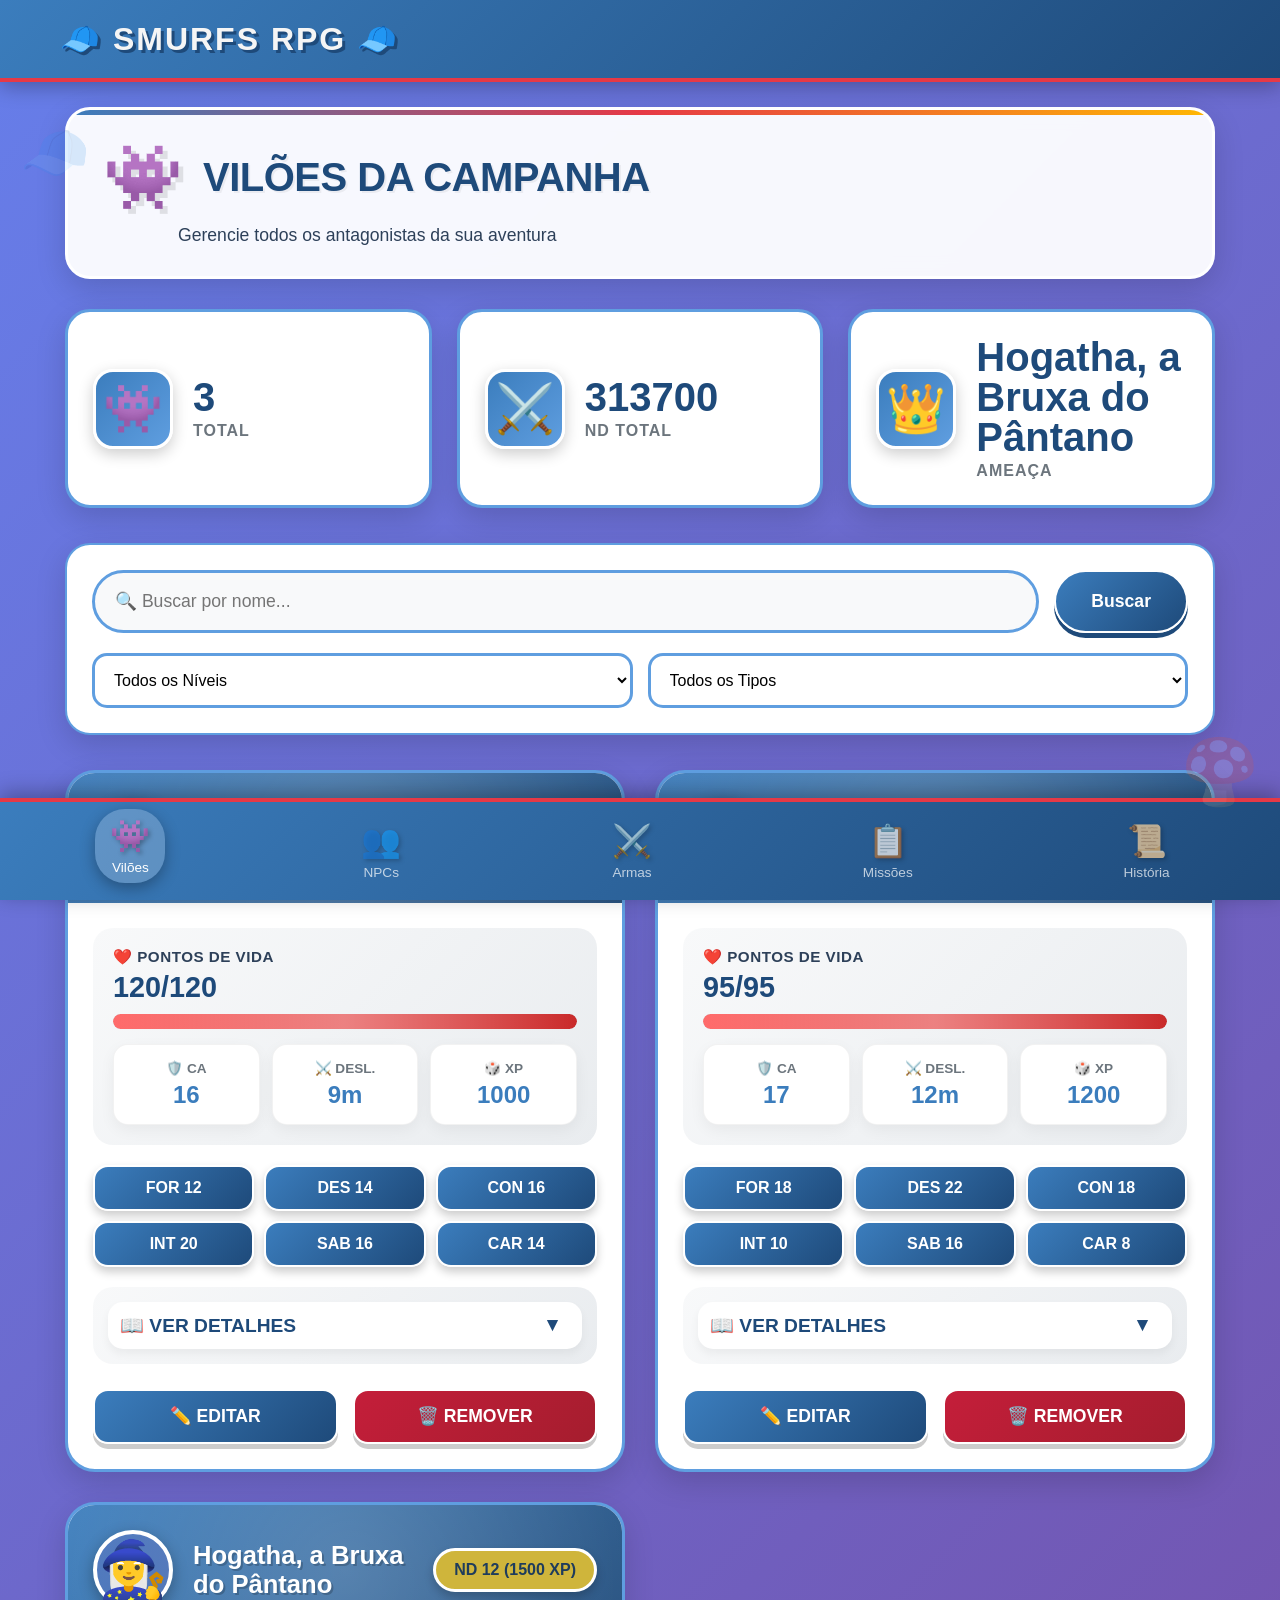
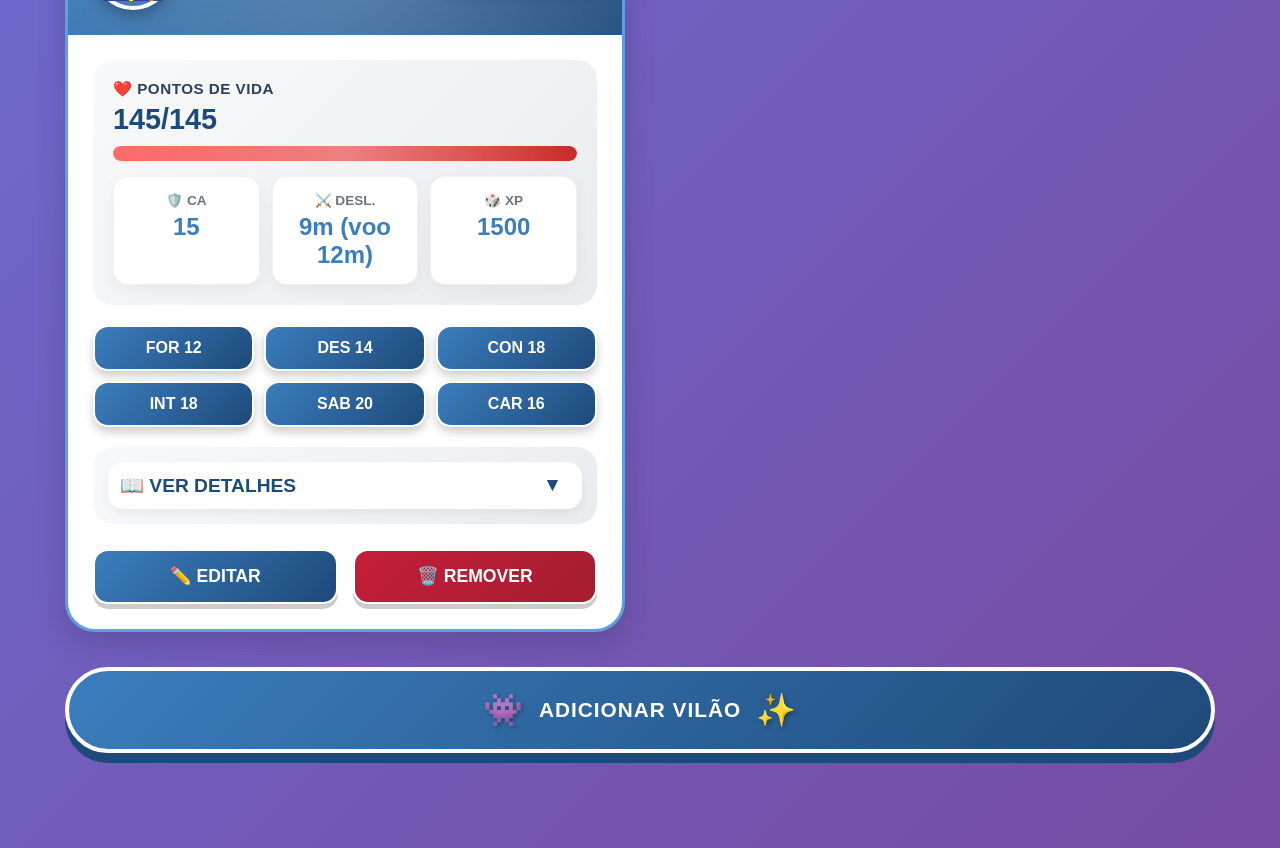
==== commit bce4a697: "slk, não acaba nunca" ====
--- a/index.html
+++ b/index.html
@@ -5,12 +5,13 @@
     <meta name="viewport" content="width=device-width, initial-scale=1.0, maximum-scale=1.0, user-scalable=no">
     <title>🧢 SMURFS RPG - D&D 5.5</title>
     
-    <!-- CSS -->
+    <!-- CSS Principal -->
     <link rel="stylesheet" href="style.css">
     
-    <!-- PWA / Ícones -->
-    <link rel="manifest" href="manifest.json">
-    <link rel="apple-touch-icon" href="assets/icons/icon-192.png">
+    <!-- CSS das páginas específicas -->
+    <link rel="stylesheet" href="assets/css/historia.css">
+    <link rel="stylesheet" href="assets/css/armas.css">
+    
     <meta name="theme-color" content="#3b7dbd">
 </head>
 <body>
@@ -19,7 +20,6 @@
         <header class="header">
             <div class="header-content">
                 <h1>🧢 SMURFS RPG 🧢</h1>
-                <button class="header-menu" onclick="toggleMenu()">☰</button>
             </div>
         </header>
     </div>
@@ -32,48 +32,34 @@
                 <h1 class="loading-title">SMURFS RPG</h1>
                 <div class="loading-spinner"></div>
                 <p class="loading-text">Carregando a Vila dos Smurfs...</p>
-                
-                <!-- Menu de navegação rápido -->
-                <div class="loading-menu">
-                    <div class="loading-menu-item">
-                        <span class="menu-emoji">👾</span>
-                        <span>Vilões</span>
-                    </div>
-                    <div class="loading-menu-item">
-                        <span class="menu-emoji">🗺️</span>
-                        <span>Mapa</span>
-                    </div>
-                    <div class="loading-menu-item">
-                        <span class="menu-emoji">👥</span>
-                        <span>NPCs</span>
-                    </div>
-                    <div class="loading-menu-item">
-                        <span class="menu-emoji">📋</span>
-                        <span>Missões</span>
-                    </div>
-                </div>
             </div>
         </div>
     </main>
 
     <!-- Navegação inferior -->
     <nav class="bottom-nav">
-        <a href="pages/viloes.html" class="nav-item active" data-page="viloes" onclick="carregarPagina('viloes'); return false;">
+        <a href="#" class="nav-item active" data-page="viloes" id="nav-viloes">
             <span class="nav-icon">👾</span>
             <span class="nav-text">Vilões</span>
         </a>
-        <a href="pages/mapa.html" class="nav-item" data-page="mapa" onclick="carregarPagina('mapa'); return false;">
-            <span class="nav-icon">🗺️</span>
-            <span class="nav-text">Mapa</span>
-        </a>
-        <a href="pages/npcs.html" class="nav-item" data-page="npcs" onclick="carregarPagina('npcs'); return false;">
+        <a href="#" class="nav-item" data-page="npcs" id="nav-npcs">
             <span class="nav-icon">👥</span>
             <span class="nav-text">NPCs</span>
         </a>
-        <a href="pages/necessidades.html" class="nav-item" data-page="necessidades" onclick="carregarPagina('necessidades'); return false;">
+
+        <a href="#" class="nav-item" data-page="armas" id="nav-armas">
+    <span class="nav-icon">⚔️</span>
+    <span class="nav-text">Armas</span>
+</a>
+        <a href="#" class="nav-item" data-page="necessidades" id="nav-necessidades">
             <span class="nav-icon">📋</span>
             <span class="nav-text">Missões</span>
         </a>
+        <a href="#" class="nav-item" data-page="historia" id="nav-historia">
+            <span class="nav-icon">📜</span>
+            <span class="nav-text">História</span>
+        </a>
+
     </nav>
 
     <!-- Modal -->
@@ -93,10 +79,47 @@
     <div class="floating-mushroom">🍄</div>
     <div class="floating-smurf">🧢</div>
 
-    <!-- Scripts -->
-    <script src="script.js"></script>
+    <!-- Script principal (sempre carregado no final) -->
+  <script src="./script.js"></script>
     
-
-
+    <!-- Script de inicialização (garante que tudo funciona) -->
+    <script>
+        // Garantir que a navegação funciona mesmo se algo der errado
+        document.addEventListener('DOMContentLoaded', function() {
+            // Aguardar o script principal carregar
+            setTimeout(function() {
+                // Se a função carregarPagina não existir, criar uma de fallback
+                if (typeof window.carregarPagina !== 'function') {
+                    console.warn('Função carregarPagina não encontrada, criando fallback');
+                    window.carregarPagina = function(page) {
+                        console.log('Fallback: tentando carregar página', page);
+                        // Tentar recarregar o script
+                        const script = document.createElement('script');
+                        script.src = 'js/script.js?' + Date.now(); // Cache bust
+                        script.onload = function() {
+                            console.log('Script recarregado, tentando novamente');
+                            if (typeof window.carregarPagina === 'function') {
+                                window.carregarPagina(page);
+                            }
+                        };
+                        document.body.appendChild(script);
+                    };
+                }
+                
+                // Adicionar eventos aos links de navegação
+                document.querySelectorAll('.nav-item').forEach(item => {
+                    item.addEventListener('click', function(e) {
+                        e.preventDefault();
+                        const page = this.dataset.page;
+                        if (typeof window.carregarPagina === 'function') {
+                            window.carregarPagina(page);
+                        } else {
+                            console.error('Função carregarPagina não disponível');
+                        }
+                    });
+                });
+            }, 500); // Pequeno delay para garantir que o script carregou
+        });
+    </script>
 </body>
 </html>
--- a/style.css
+++ b/style.css
@@ -1,6 +1,5 @@
-/* ===== TEMA SMURFS D&D 5.5 ===== */
+/* ===== VARIÁVEIS GLOBAIS ===== */
 :root {
-    /* Cores principais - Tema Smurf */
     --smurf-blue: #3b7dbd;
     --smurf-blue-light: #5f9ee0;
     --smurf-blue-dark: #1e4a7a;
@@ -8,697 +7,1094 @@
     --smurf-hat-red: #e63946;
     --forest-green: #2d6a4f;
     --forest-light: #40916c;
-    --mushroom-red: #d62828;
-    --mushroom-white: #f8f9fa;
     --gold: #ffb703;
     --potion-purple: #9d4edd;
-    
-    /* Cores funcionais */
-    --bg-primary: #f0f7ff;
-    --bg-secondary: #ffffff;
-    --text-primary: #1e3c5c;
-    --text-secondary: #2d4059;
-    --border-color: rgba(59, 125, 189, 0.2);
-    --shadow: 0 8px 20px rgba(0, 50, 100, 0.15);
-    --shadow-soft: 0 4px 10px rgba(0, 0, 0, 0.05);
-    
-    /* D&D 5.5 Cores */
     --dnd-red: #c41e3a;
     --dnd-gold: #cfb53b;
     --dnd-brown: #8b4513;
-    --dnd-parchment: #fff1e6;
-}
-
+    --text-primary: #1e3c5c;
+    --text-secondary: #2d4059;
+    --text-dim: #6c757d;
+    --shadow: 0 10px 30px rgba(0, 0, 0, 0.15);
+    --shadow-hover: 0 20px 40px rgba(0, 0, 0, 0.2);
+    --border-radius: 25px;
+    --transition: all 0.3s ease;
+}
+
+/* ===== RESET ===== */
 * {
     margin: 0;
     padding: 0;
     box-sizing: border-box;
-    font-family: 'Segoe UI', 'Comic Sans MS', 'Chalkboard SE', cursive, sans-serif;
-}
-
-/* ===== BACKGROUND COM ELEMENTOS DA FLORESTA ===== */
+    font-family: 'Segoe UI', 'Roboto', sans-serif;
+}
+
 body {
-    background: linear-gradient(135deg, #a8d5e5 0%, #c1e0f0 100%);
+    background: linear-gradient(135deg, #667eea 0%, #764ba2 100%);
     color: var(--text-primary);
     min-height: 100vh;
     padding-bottom: 70px;
     position: relative;
-    background-image: 
-        radial-gradient(circle at 10% 20%, rgba(255, 255, 255, 0.3) 5%, transparent 10%),
-        radial-gradient(circle at 90% 70%, rgba(255, 255, 255, 0.2) 8%, transparent 15%),
-        repeating-linear-gradient(45deg, rgba(59, 125, 189, 0.02) 0px, rgba(59, 125, 189, 0.02) 20px, transparent 20px, transparent 40px);
-}
-
-/* ===== EFEITO DE FOLHAS ===== */
-body::before {
-    content: '';
-    position: fixed;
-    top: 0;
-    left: 0;
-    right: 0;
-    bottom: 0;
-    background-image: 
-        url('data:image/svg+xml;utf8,<svg xmlns="http://www.w3.org/2000/svg" viewBox="0 0 100 100" opacity="0.1"><path d="M20,30 Q30,15 40,30 Q35,45 20,30" fill="%232d6a4f"/><path d="M70,60 Q80,45 90,60 Q85,75 70,60" fill="%232d6a4f"/></svg>');
-    background-repeat: repeat;
-    pointer-events: none;
-    z-index: -1;
-}
-
-/* ===== HEADER COM CHAPÉU DE SMURF ===== */
+}
+
+/* ===== HEADER ===== */
 .header {
-    background: var(--smurf-blue);
-    padding: 15px;
+    background: linear-gradient(135deg, var(--smurf-blue), var(--smurf-blue-dark));
+    padding: 20px;
     position: sticky;
     top: 0;
     z-index: 100;
     border-bottom: 4px solid var(--smurf-hat-red);
-    box-shadow: 0 4px 15px rgba(0, 0, 0, 0.2);
-    position: relative;
-}
-
-.header::before {
-    content: '🧢';
-    position: absolute;
-    left: 10px;
-    top: -5px;
+    box-shadow: 0 4px 20px rgba(0, 0, 0, 0.3);
+}
+
+.header-content {
+    display: flex;
+    align-items: center;
+    justify-content: space-between;
+    max-width: 1200px;
+    margin: 0 auto;
+    padding: 0 20px;
+}
+
+.header h1 {
     font-size: 2rem;
-    transform: rotate(-15deg);
-}
-
-.header::after {
-    content: '';
-    position: absolute;
-    bottom: -10px;
-    left: 0;
-    right: 0;
-    height: 20px;
-    background: repeating-linear-gradient(45deg, var(--smurf-hat-red), var(--smurf-hat-red) 10px, var(--smurf-hat) 10px, var(--smurf-hat) 20px);
-}
-
-.header-content {
+    color: var(--smurf-hat);
+    text-shadow: 3px 3px 0 var(--smurf-blue-dark);
+    letter-spacing: 2px;
+}
+
+.header-menu {
+    background: rgba(255,255,255,0.2);
+    border: 2px solid white;
+    color: white;
+    font-size: 2rem;
+    cursor: pointer;
+    width: 60px;
+    height: 60px;
+    border-radius: 50%;
     display: flex;
     align-items: center;
     justify-content: center;
-    max-width: 600px;
-    margin: 0 auto;
-    position: relative;
-}
-
-.header h1 {
-    font-size: 1.6rem;
-    color: var(--smurf-hat);
-    text-transform: uppercase;
-    letter-spacing: 3px;
-    text-shadow: 
-        3px 3px 0 var(--smurf-blue-dark),
-        5px 5px 0 rgba(0, 0, 0, 0.2);
-    font-family: 'Comic Sans MS', cursive;
-    background: var(--smurf-hat-red);
-    padding: 10px 25px;
-    border-radius: 30px 30px 30px 5px;
-    display: inline-block;
-    transform: rotate(-1deg);
-    box-shadow: 0 5px 0 #8b1e2c;
-}
-
-/* ===== NAVEGAÇÃO INFERIOR TEMÁTICA ===== */
+    transition: var(--transition);
+}
+
+.header-menu:hover {
+    background: white;
+    color: var(--smurf-blue);
+    transform: rotate(90deg);
+}
+
+/* ===== NAVEGAÇÃO INFERIOR ===== */
 .bottom-nav {
     position: fixed;
     bottom: 0;
     left: 0;
     right: 0;
-    background: var(--smurf-blue);
-    backdrop-filter: blur(10px);
+    background: linear-gradient(135deg, var(--smurf-blue), var(--smurf-blue-dark));
     display: flex;
     justify-content: space-around;
-    padding: 8px 5px;
+    padding: 12px 5px;
     border-top: 4px solid var(--smurf-hat-red);
     z-index: 100;
-    box-shadow: 0 -5px 20px rgba(0, 0, 0, 0.2);
-}
-
-.bottom-nav::before {
-    content: '🍄';
+    box-shadow: 0 -5px 20px rgba(0, 0, 0, 0.3);
+}
+
+.nav-item {
+    color: rgba(255,255,255,0.7);
+    text-decoration: none;
+    font-size: 0.85rem;
+    display: flex;
+    flex-direction: column;
+    align-items: center;
+    gap: 5px;
+    transition: var(--transition);
+    padding: 8px 15px;
+    border-radius: 30px;
+    position: relative;
+    overflow: hidden;
+}
+
+.nav-item::before {
+    content: '';
     position: absolute;
-    left: -10px;
-    top: -20px;
+    bottom: 0;
+    left: 0;
+    right: 0;
+    height: 0;
+    background: rgba(255,255,255,0.2);
+    transition: var(--transition);
+}
+
+.nav-item:hover::before {
+    height: 100%;
+}
+
+.nav-item.active {
+    color: white;
+    background: rgba(255,255,255,0.2);
+    transform: translateY(-5px);
+    box-shadow: 0 5px 15px rgba(0,0,0,0.3);
+}
+
+.nav-icon {
     font-size: 2rem;
-    transform: rotate(-10deg);
-}
-
-.bottom-nav::after {
-    content: '🌿';
+    filter: drop-shadow(2px 2px 2px rgba(0,0,0,0.3));
+}
+
+/* ===== CONTAINER PRINCIPAL ===== */
+.container {
+    max-width: 1200px;
+    margin: 0 auto;
+    padding: 25px;
+}
+
+.page-header {
+    text-align: left;
+    margin-bottom: 30px;
+    background: rgba(255,255,255,0.95);
+    backdrop-filter: blur(10px);
+    padding: 30px 35px;
+    border-radius: var(--border-radius);
+    border: 3px solid white;
+    box-shadow: var(--shadow);
+    position: relative;
+    overflow: hidden;
+}
+
+.page-header::before {
+    content: '';
     position: absolute;
-    right: -10px;
-    top: -20px;
-    font-size: 2rem;
-    transform: rotate(10deg);
-}
-
-.nav-item {
-    color: var(--smurf-hat);
-    text-decoration: none;
-    font-size: 0.8rem;
-    display: flex;
-    flex-direction: column;
-    align-items: center;
-    gap: 4px;
-    transition: all 0.3s;
-    padding: 8px 5px;
+    top: 0;
+    left: 0;
+    right: 0;
+    height: 5px;
+    background: linear-gradient(90deg, var(--smurf-blue), var(--smurf-hat-red), var(--gold));
+}
+
+.header-title {
+    display: flex;
+    align-items: center;
+    gap: 20px;
+}
+
+.header-emoji {
+    font-size: 4rem;
+    filter: drop-shadow(5px 5px 0 rgba(0,0,0,0.1));
+    animation: bounce 2s infinite;
+}
+
+@keyframes bounce {
+    0%, 100% { transform: translateY(0); }
+    50% { transform: translateY(-10px); }
+}
+
+.page-header h1 {
+    color: var(--smurf-blue-dark);
+    font-size: 2.5rem;
+    font-weight: 800;
+    text-shadow: 2px 2px 0 rgba(0,0,0,0.05);
+    letter-spacing: -0.5px;
+}
+
+.header-subtitle {
+    color: var(--text-secondary);
+    font-size: 1.1rem;
+    margin-top: 10px;
+    padding-left: 75px;
+}
+
+/* ===== STATS GRID ===== */
+.stats-grid {
+    display: grid;
+    grid-template-columns: repeat(auto-fit, minmax(250px, 1fr));
+    gap: 25px;
+    margin-bottom: 35px;
+}
+
+.stat-card {
+    background: white;
+    border-radius: var(--border-radius);
+    padding: 25px;
+    display: flex;
+    align-items: center;
+    gap: 20px;
+    box-shadow: var(--shadow);
+    border: 3px solid var(--smurf-blue-light);
+    transition: var(--transition);
+    position: relative;
+    overflow: hidden;
+}
+
+.stat-card::after {
+    content: '';
+    position: absolute;
+    top: -50%;
+    right: -50%;
+    width: 200%;
+    height: 200%;
+    background: radial-gradient(circle, rgba(255,255,255,0.2) 0%, transparent 70%);
+    opacity: 0;
+    transition: var(--transition);
+}
+
+.stat-card:hover {
+    transform: translateY(-10px) scale(1.02);
+    border-color: var(--smurf-blue);
+    box-shadow: var(--shadow-hover);
+}
+
+.stat-card:hover::after {
+    opacity: 1;
+}
+
+.stat-icon {
+    font-size: 3rem;
+    width: 80px;
+    height: 80px;
+    background: linear-gradient(135deg, var(--smurf-blue), var(--smurf-blue-light));
+    border-radius: 20px;
+    display: flex;
+    align-items: center;
+    justify-content: center;
+    color: white;
+    border: 3px solid white;
+    box-shadow: 0 5px 15px rgba(0,0,0,0.2);
+}
+
+.stat-info {
     flex: 1;
-    border-radius: 20px 20px 0 0;
-    position: relative;
-}
-
-.nav-item.active {
+}
+
+.stat-value {
+    display: block;
+    font-size: 2.5rem;
+    font-weight: 800;
     color: var(--smurf-blue-dark);
-    background: var(--smurf-hat);
-    transform: translateY(-5px);
-    border-radius: 20px 20px 0 0;
-    box-shadow: 0 -5px 0 var(--smurf-hat-red);
-}
-
-.nav-item.active::before {
-    content: '⭐';
+    line-height: 1;
+    margin-bottom: 5px;
+}
+
+.stat-label {
+    font-size: 1rem;
+    color: var(--text-dim);
+    text-transform: uppercase;
+    letter-spacing: 1px;
+    font-weight: 600;
+}
+
+/* ===== FILTROS ===== */
+.filtros-container {
+    background: white;
+    border-radius: var(--border-radius);
+    padding: 25px;
+    margin-bottom: 35px;
+    box-shadow: var(--shadow);
+    border: 2px solid var(--smurf-blue-light);
+}
+
+.busca-wrapper {
+    display: flex;
+    gap: 15px;
+    margin-bottom: 20px;
+}
+
+.busca-input {
+    flex: 1;
+    padding: 18px 20px;
+    border: 3px solid var(--smurf-blue-light);
+    border-radius: 50px;
+    font-size: 1.1rem;
+    transition: var(--transition);
+    background: #f8f9fa;
+}
+
+.busca-input:focus {
+    outline: none;
+    border-color: var(--smurf-blue);
+    box-shadow: 0 0 0 4px rgba(59, 125, 189, 0.2);
+    background: white;
+}
+
+.btn-busca {
+    padding: 18px 35px;
+    background: linear-gradient(135deg, var(--smurf-blue), var(--smurf-blue-dark));
+    color: white;
+    border: none;
+    border-radius: 50px;
+    font-weight: bold;
+    font-size: 1.1rem;
+    cursor: pointer;
+    transition: var(--transition);
+    border: 2px solid white;
+    box-shadow: 0 5px 0 var(--smurf-blue-dark);
+}
+
+.btn-busca:active {
+    transform: translateY(5px);
+    box-shadow: none;
+}
+
+.filtros-grid {
+    display: grid;
+    grid-template-columns: repeat(auto-fit, minmax(200px, 1fr));
+    gap: 15px;
+}
+
+.filtro-select {
+    padding: 15px;
+    border: 3px solid var(--smurf-blue-light);
+    border-radius: 15px;
+    font-size: 1rem;
+    background: white;
+    cursor: pointer;
+    transition: var(--transition);
+}
+
+.filtro-select:hover {
+    border-color: var(--smurf-blue);
+    background: #f8f9fa;
+}
+
+.filtros-rapidos {
+    display: flex;
+    gap: 10px;
+    flex-wrap: wrap;
+    margin-bottom: 20px;
+}
+
+.filtro-tag {
+    padding: 12px 20px;
+    background: white;
+    border: 2px solid var(--smurf-blue-light);
+    border-radius: 40px;
+    font-size: 0.95rem;
+    cursor: pointer;
+    transition: var(--transition);
+    font-weight: 600;
+}
+
+.filtro-tag:hover {
+    background: var(--smurf-blue);
+    color: white;
+    border-color: var(--smurf-blue);
+    transform: translateY(-2px);
+}
+
+.status-tabs {
+    display: flex;
+    gap: 10px;
+    margin-bottom: 25px;
+    background: white;
+    padding: 10px;
+    border-radius: 60px;
+    box-shadow: var(--shadow);
+}
+
+.tab-btn {
+    flex: 1;
+    padding: 15px;
+    border: none;
+    background: transparent;
+    color: var(--text-secondary);
+    border-radius: 50px;
+    font-size: 1rem;
+    font-weight: 600;
+    cursor: pointer;
+    transition: var(--transition);
+}
+
+.tab-btn.active {
+    background: linear-gradient(135deg, var(--smurf-blue), var(--smurf-blue-dark));
+    color: white;
+    box-shadow: 0 5px 15px rgba(59, 125, 189, 0.4);
+}
+
+/* ===== CARDS DE VILÕES ===== */
+.viloes-lista {
+    display: grid;
+    grid-template-columns: repeat(auto-fill, minmax(400px, 1fr));
+    gap: 30px;
+    margin-bottom: 35px;
+}
+
+.card {
+    background: white;
+    border-radius: 30px;
+    overflow: hidden;
+    box-shadow: var(--shadow);
+    border: 3px solid var(--smurf-blue-light);
+    transition: var(--transition);
+    height: fit-content;
+    position: relative;
+}
+
+.card:hover {
+    transform: translateY(-15px) scale(1.02);
+    box-shadow: var(--shadow-hover);
+    border-color: var(--smurf-blue);
+}
+
+.card-header {
+    background: linear-gradient(135deg, var(--smurf-blue), var(--smurf-blue-dark));
+    padding: 25px;
+    display: flex;
+    align-items: center;
+    gap: 20px;
+    color: white;
+    position: relative;
+    overflow: hidden;
+}
+
+.card-header::before {
+    content: '';
     position: absolute;
-    top: -10px;
-    left: 50%;
-    transform: translateX(-50%);
+    top: -50%;
+    right: -50%;
+    width: 200%;
+    height: 200%;
+    background: radial-gradient(circle, rgba(255,255,255,0.2) 0%, transparent 70%);
+}
+
+.vilao-tipo-emoji {
+    font-size: 3.5rem;
+    width: 80px;
+    height: 80px;
+    background: rgba(255,255,255,0.2);
+    border-radius: 50%;
+    display: flex;
+    align-items: center;
+    justify-content: center;
+    border: 4px solid white;
+    box-shadow: 0 5px 15px rgba(0,0,0,0.3);
+    position: relative;
+    z-index: 1;
+}
+
+.vilao-nome {
+    flex: 1;
+    font-size: 1.6rem;
+    font-weight: bold;
+    margin: 0;
+    text-shadow: 2px 2px 0 rgba(0,0,0,0.2);
+    position: relative;
+    z-index: 1;
+}
+
+.badge-nivel {
+    background: var(--dnd-gold);
+    color: var(--text-primary);
+    padding: 10px 18px;
+    border-radius: 40px;
     font-size: 1rem;
-}
-
-.nav-icon {
-    font-size: 1.8rem;
-    filter: drop-shadow(2px 2px 2px rgba(0,0,0,0.2));
-}
-
-/* ===== CARDS TEMÁTICOS ===== */
-.card {
-    background: var(--dnd-parchment);
-    border-radius: 30px 30px 30px 5px;
+    font-weight: bold;
+    border: 3px solid white;
+    box-shadow: 0 5px 10px rgba(0,0,0,0.2);
+    position: relative;
+    z-index: 1;
+}
+
+.card-content {
+    padding: 25px;
+}
+
+.vilao-status {
+    background: linear-gradient(135deg, #f8f9fa, #e9ecef);
+    border-radius: 20px;
     padding: 20px;
     margin-bottom: 20px;
-    border: 3px solid var(--smurf-blue);
-    box-shadow: var(--shadow);
-    position: relative;
-    transition: transform 0.2s;
-}
-
-.card::before {
-    content: '';
-    position: absolute;
-    top: -5px;
-    left: -5px;
-    right: -5px;
-    bottom: -5px;
-    border: 2px dashed var(--smurf-hat-red);
-    border-radius: 35px 35px 35px 10px;
-    pointer-events: none;
-}
-
-.card::after {
-    content: '📜';
-    position: absolute;
-    top: -15px;
-    right: 10px;
-    font-size: 2rem;
-    transform: rotate(15deg);
-    background: var(--dnd-parchment);
-    padding: 5px;
-    border-radius: 50%;
-    box-shadow: var(--shadow);
-}
-
-.card-title {
+}
+
+.status-item {
+    margin-bottom: 15px;
+}
+
+.status-label {
+    display: block;
+    font-size: 0.95rem;
+    color: var(--text-secondary);
+    margin-bottom: 5px;
+    font-weight: 600;
+    letter-spacing: 0.5px;
+}
+
+.status-value {
+    font-size: 1.8rem;
+    font-weight: bold;
     color: var(--smurf-blue-dark);
-    font-size: 1.3rem;
-    margin-bottom: 15px;
-    border-bottom: 3px dotted var(--smurf-hat-red);
-    padding-bottom: 10px;
-    display: flex;
-    align-items: center;
-    gap: 10px;
-    font-family: 'Comic Sans MS', cursive;
-    text-transform: uppercase;
-}
-
-/* ===== CARDS DE VILÕES (GARGAMEL E COMPANHIA) ===== */
-.vilao-card {
-    background: linear-gradient(135deg, #f8e1d4, #ecd9c6);
-    border-color: var(--dnd-red);
-}
-
-.vilao-card::before {
-    border-color: var(--dnd-red);
-}
-
-.vilao-card .card-title {
-    color: var(--dnd-red);
-    border-bottom-color: var(--dnd-red);
-}
-
-.vilao-status {
-    display: grid;
-    grid-template-columns: repeat(3, 1fr);
-    gap: 12px;
-    margin: 15px 0;
-}
-
-.status-item {
-    background: rgba(255, 255, 255, 0.7);
-    border-radius: 20px 20px 20px 5px;
-    padding: 12px 5px;
-    text-align: center;
-    border: 2px solid var(--smurf-blue);
-    box-shadow: var(--shadow-soft);
-    backdrop-filter: blur(5px);
-}
-
-.status-item .label {
-    font-size: 0.8rem;
-    color: var(--text-secondary);
     display: block;
-    margin-bottom: 5px;
-    font-weight: bold;
-}
-
-.status-item .value {
-    font-size: 1.3rem;
-    font-weight: bold;
-    color: var(--dnd-red);
-    text-shadow: 1px 1px 0 var(--gold);
-}
-
-/* Barra de vida estilo D&D */
+    margin-bottom: 10px;
+}
+
 .progress-bar {
     width: 100%;
-    height: 12px;
-    background: #ddd;
+    height: 15px;
+    background: #dee2e6;
     border-radius: 20px;
-    margin-top: 8px;
     overflow: hidden;
-    border: 1px solid var(--smurf-blue);
+    box-shadow: inset 0 2px 5px rgba(0,0,0,0.1);
 }
 
 .progress-fill {
     height: 100%;
     background: linear-gradient(90deg, #ff6b6b, #c92a2a);
     border-radius: 20px;
-    position: relative;
+    transition: width 0.5s ease;
+    position: relative;
+    overflow: hidden;
 }
 
 .progress-fill::after {
-    content: '⚔️';
+    content: '';
     position: absolute;
-    right: 5px;
-    top: -8px;
-    font-size: 0.8rem;
-}
-
-/* ===== ATAQUES ESTILO D&D 5.5 ===== */
+    top: 0;
+    left: 0;
+    right: 0;
+    bottom: 0;
+    background: linear-gradient(90deg, transparent, rgba(255,255,255,0.3), transparent);
+    animation: shimmer 1.5s infinite;
+}
+
+@keyframes shimmer {
+    0% { transform: translateX(-100%); }
+    100% { transform: translateX(100%); }
+}
+
+.status-row {
+    display: grid;
+    grid-template-columns: repeat(3, 1fr);
+    gap: 12px;
+}
+
+.status-mini {
+    background: white;
+    border-radius: 15px;
+    padding: 15px;
+    text-align: center;
+    box-shadow: 0 5px 15px rgba(0,0,0,0.05);
+    border: 1px solid rgba(0,0,0,0.05);
+}
+
+.status-mini .label {
+    display: block;
+    font-size: 0.85rem;
+    color: var(--text-dim);
+    margin-bottom: 5px;
+    font-weight: 600;
+}
+
+.status-mini .value {
+    font-size: 1.5rem;
+    font-weight: bold;
+    color: var(--smurf-blue);
+}
+
+.atributos-mini {
+    display: grid;
+    grid-template-columns: repeat(3, 1fr);
+    gap: 10px;
+    margin: 20px 0;
+}
+
+.atributo {
+    background: linear-gradient(135deg, var(--smurf-blue), var(--smurf-blue-dark));
+    color: white;
+    padding: 12px 8px;
+    border-radius: 15px;
+    text-align: center;
+    font-weight: bold;
+    font-size: 1rem;
+    border: 2px solid white;
+    box-shadow: 0 5px 10px rgba(0,0,0,0.2);
+    transition: var(--transition);
+}
+
+.atributo:hover {
+    transform: scale(1.05);
+    filter: brightness(1.1);
+}
+
+.detalhes-vilao {
+    margin: 20px 0;
+    background: linear-gradient(135deg, #f8f9fa, #e9ecef);
+    border-radius: 20px;
+    padding: 15px;
+}
+
+.detalhes-vilao summary {
+    cursor: pointer;
+    color: var(--smurf-blue-dark);
+    font-weight: bold;
+    font-size: 1.2rem;
+    padding: 12px;
+    background: white;
+    border-radius: 15px;
+    list-style: none;
+    position: relative;
+    box-shadow: 0 5px 10px rgba(0,0,0,0.05);
+    transition: var(--transition);
+}
+
+.detalhes-vilao summary:hover {
+    background: var(--smurf-blue);
+    color: white;
+}
+
+.detalhes-vilao summary::-webkit-details-marker {
+    display: none;
+}
+
+.detalhes-vilao summary::after {
+    content: '▼';
+    position: absolute;
+    right: 20px;
+    transition: transform 0.3s;
+}
+
+.detalhes-vilao[open] summary::after {
+    transform: rotate(180deg);
+}
+
+.detalhes-conteudo {
+    padding: 20px 15px 10px;
+}
+
+.detalhes-conteudo h4 {
+    color: var(--smurf-blue-dark);
+    margin: 15px 0 10px;
+    font-size: 1.2rem;
+    border-left: 4px solid var(--dnd-gold);
+    padding-left: 12px;
+}
+
 .ataques-list {
     list-style: none;
-    margin: 15px 0;
-    background: rgba(59, 125, 189, 0.05);
+    margin: 10px 0;
+}
+
+.ataques-list li {
+    background: white;
+    padding: 15px 20px;
+    margin-bottom: 10px;
     border-radius: 15px;
-    padding: 10px;
-}
-
-.ataques-list li {
-    padding: 10px;
-    border-bottom: 1px dashed var(--smurf-blue);
     display: flex;
     justify-content: space-between;
     align-items: center;
-    font-family: 'Courier New', monospace;
-}
-
-.ataques-list li:last-child {
-    border-bottom: none;
+    border-left: 5px solid var(--smurf-blue);
+    box-shadow: 0 3px 10px rgba(0,0,0,0.05);
+    transition: var(--transition);
+}
+
+.ataques-list li:hover {
+    transform: translateX(5px);
+    border-left-color: var(--dnd-gold);
 }
 
 .ataque-nome {
+    font-weight: 600;
+    font-size: 1.1rem;
+}
+
+.ataque-dano {
+    background: linear-gradient(135deg, var(--dnd-gold), #e6b800);
+    color: var(--text-primary);
+    padding: 6px 15px;
+    border-radius: 30px;
     font-weight: bold;
-    color: var(--dnd-brown);
-    display: flex;
-    align-items: center;
-    gap: 8px;
-}
-
-.ataque-nome::before {
-    content: '🎲';
+    border: 2px solid white;
+}
+
+.historia {
+    background: white;
+    padding: 20px;
+    border-radius: 15px;
+    line-height: 1.7;
+    border-left: 5px solid var(--dnd-gold);
+    box-shadow: 0 3px 10px rgba(0,0,0,0.05);
+    font-size: 1.05rem;
+}
+
+.taticas, .fraquezas, .tesouro {
+    background: white;
+    padding: 15px;
+    border-radius: 12px;
+    margin: 10px 0;
+    border-left: 4px solid var(--smurf-blue);
+}
+
+.acoes-vilao {
+    display: grid;
+    grid-template-columns: 1fr 1fr;
+    gap: 15px;
+    margin-top: 25px;
+}
+
+.btn-editar, .btn-remover {
+    padding: 15px;
+    border: none;
+    border-radius: 15px;
+    font-size: 1.1rem;
+    font-weight: bold;
+    cursor: pointer;
+    display: flex;
+    align-items: center;
+    justify-content: center;
+    gap: 10px;
+    transition: var(--transition);
+    border: 2px solid white;
+    box-shadow: 0 5px 0 rgba(0,0,0,0.2);
+}
+
+.btn-editar {
+    background: linear-gradient(135deg, var(--smurf-blue), var(--smurf-blue-dark));
+    color: white;
+}
+
+.btn-remover {
+    background: linear-gradient(135deg, var(--dnd-red), #a51d2e);
+    color: white;
+}
+
+.btn-editar:active, .btn-remover:active {
+    transform: translateY(5px);
+    box-shadow: none;
+}
+
+/* ===== CARDS DE NPC ===== */
+.npcs-lista {
+    display: grid;
+    grid-template-columns: repeat(auto-fill, minmax(350px, 1fr));
+    gap: 25px;
+    margin-bottom: 35px;
+}
+
+.npc-card {
+    background: white;
+    border-radius: 30px;
+    padding: 25px;
+    display: flex;
+    gap: 20px;
+    box-shadow: var(--shadow);
+    border: 3px solid var(--smurf-blue-light);
+    transition: var(--transition);
+    position: relative;
+    overflow: hidden;
+}
+
+.npc-card::before {
+    content: '';
+    position: absolute;
+    top: 0;
+    left: 0;
+    right: 0;
+    height: 8px;
+    background: linear-gradient(90deg, var(--smurf-blue), var(--potion-purple));
+}
+
+.npc-card.smurf::before {
+    background: linear-gradient(90deg, var(--smurf-blue), var(--smurf-hat-red));
+}
+
+.npc-card:hover {
+    transform: translateY(-10px);
+    box-shadow: var(--shadow-hover);
+    border-color: var(--smurf-blue);
+}
+
+.npc-avatar {
+    width: 100px;
+    height: 100px;
+    background: linear-gradient(135deg, var(--smurf-blue), var(--smurf-blue-dark));
+    border-radius: 50%;
+    display: flex;
+    align-items: center;
+    justify-content: center;
+    font-size: 4rem;
+    color: white;
+    border: 4px solid white;
+    box-shadow: 0 10px 20px rgba(0,0,0,0.2);
+    position: relative;
+    z-index: 1;
+}
+
+.npc-info {
+    flex: 1;
+    position: relative;
+    z-index: 1;
+}
+
+.npc-info h3 {
+    font-size: 1.7rem;
+    color: var(--smurf-blue-dark);
+    margin-bottom: 8px;
+    display: flex;
+    align-items: center;
+    gap: 10px;
+    flex-wrap: wrap;
+}
+
+.npc-nivel {
+    background: linear-gradient(135deg, var(--dnd-gold), #e6b800);
+    color: var(--text-primary);
+    padding: 5px 12px;
+    border-radius: 30px;
+    font-size: 0.9rem;
+    font-weight: bold;
+    border: 2px solid white;
+}
+
+.funcao {
+    color: var(--smurf-blue);
+    font-weight: 600;
+    margin-bottom: 12px;
+    font-size: 1.1rem;
+}
+
+.descricao {
+    color: var(--text-secondary);
+    line-height: 1.6;
+    margin-bottom: 15px;
     font-size: 1rem;
 }
 
-.ataque-dano {
-    color: var(--dnd-red);
+.npc-detalhes {
+    margin-top: 15px;
+    background: linear-gradient(135deg, #f8f9fa, #e9ecef);
+    border-radius: 15px;
+    padding: 12px;
+}
+
+.npc-detalhes summary {
+    cursor: pointer;
+    color: var(--smurf-blue-dark);
+    font-weight: 600;
+    font-size: 1.1rem;
+    padding: 8px;
+    background: white;
+    border-radius: 12px;
+}
+
+.npc-detalhes p {
+    margin: 12px 0;
+    padding: 12px;
+    background: white;
+    border-radius: 10px;
+    border-left: 4px solid var(--smurf-blue);
+}
+
+/* ===== MISSÕES ===== */
+.necessidades-lista {
+    list-style: none;
+    display: grid;
+    grid-template-columns: repeat(auto-fill, minmax(400px, 1fr));
+    gap: 25px;
+    margin-bottom: 35px;
+}
+
+.necessidade-item {
+    background: white;
+    border-radius: 25px;
+    padding: 25px;
+    display: flex;
+    justify-content: space-between;
+    align-items: center;
+    box-shadow: var(--shadow);
+    border: 3px solid var(--smurf-blue-light);
+    transition: var(--transition);
+    position: relative;
+    overflow: hidden;
+}
+
+.necessidade-item::before {
+    content: '';
+    position: absolute;
+    top: 0;
+    left: 0;
+    width: 5px;
+    height: 100%;
+    background: linear-gradient(135deg, var(--smurf-blue), var(--smurf-blue-dark));
+}
+
+.necessidade-item:hover {
+    transform: translateX(10px);
+    border-color: var(--smurf-blue);
+    box-shadow: var(--shadow-hover);
+}
+
+.necessidade-item.concluida {
+    opacity: 0.8;
+    background: linear-gradient(135deg, #f8f9fa, #e9ecef);
+}
+
+.necessidade-item.concluida::before {
+    background: linear-gradient(135deg, #4caf50, #2e7d32);
+}
+
+.necessidade-conteudo {
+    flex: 1;
+}
+
+.necessidade-conteudo strong {
+    font-size: 1.4rem;
+    color: var(--smurf-blue-dark);
+    display: block;
+    margin-bottom: 8px;
+}
+
+.necessidade-categoria {
+    display: inline-block;
+    background: linear-gradient(135deg, var(--smurf-blue-light), var(--smurf-blue));
+    color: white;
+    padding: 5px 15px;
+    border-radius: 30px;
+    font-size: 0.9rem;
+    font-weight: bold;
+    margin-bottom: 12px;
+    border: 2px solid white;
+}
+
+.necessidade-conteudo p {
+    color: var(--text-secondary);
+    margin: 8px 0;
     font-size: 1rem;
-    background: rgba(255, 255, 255, 0.8);
-    padding: 4px 12px;
-    border-radius: 20px;
-    border: 1px solid var(--dnd-gold);
-    font-weight: bold;
-}
-
-/* ===== HISTÓRIA COM ESTILO DE PERGAMINHO ===== */
-.historia {
-    font-size: 0.95rem;
-    line-height: 1.6;
-    margin-top: 15px;
-    padding: 20px;
-    background: rgba(255, 248, 220, 0.7);
-    border-radius: 20px 20px 20px 5px;
-    border-left: 5px solid var(--dnd-gold);
-    font-family: 'Courier New', monospace;
-    position: relative;
-    box-shadow: inset 0 0 20px rgba(0,0,0,0.05);
-}
-
-.historia::before {
-    content: '✧';
-    position: absolute;
-    top: 5px;
-    right: 10px;
-    font-size: 1.5rem;
-    color: var(--dnd-gold);
-    opacity: 0.3;
-}
-
-/* ===== MAPA DA VILA DOS SMURFS ===== */
-.mapa-container {
-    background: var(--forest-green);
-    border-radius: 30px;
-    overflow: hidden;
-    margin-bottom: 20px;
-    border: 4px solid var(--smurf-blue);
-    box-shadow: var(--shadow);
-    position: relative;
-}
-
-.mapa-container::before {
-    content: '🗺️';
-    position: absolute;
-    top: -10px;
-    left: -10px;
-    font-size: 2rem;
-    transform: rotate(-15deg);
-    z-index: 10;
-}
-
-.mapa-grid {
-    display: grid;
-    grid-template-columns: repeat(5, 1fr);
-    gap: 3px;
-    padding: 3px;
-    background: var(--smurf-blue);
-}
-
-.mapa-cell {
-    aspect-ratio: 1;
-    background: var(--forest-light);
-    display: flex;
-    align-items: center;
-    justify-content: center;
+    line-height: 1.5;
+}
+
+.necessidade-acoes {
+    display: flex;
+    gap: 10px;
+    margin-left: 20px;
+}
+
+.necessidade-acoes button {
+    background: none;
+    border: none;
     font-size: 2rem;
     cursor: pointer;
-    transition: all 0.2s;
-    color: white;
-    position: relative;
-    border: 2px solid transparent;
-}
-
-.mapa-cell:hover {
-    transform: scale(1.05);
-    border-color: var(--gold);
-    z-index: 5;
-}
-
-.mapa-cell:active {
-    transform: scale(0.95);
-    background: var(--gold);
-}
-
-.mapa-cell.marcado {
-    background: rgba(255, 255, 255, 0.2);
-    animation: pulse 0.5s;
-}
-
-.mapa-info {
-    padding: 15px;
-    background: var(--smurf-blue-dark);
-    text-align: center;
-    color: var(--smurf-hat);
+    padding: 10px;
+    border-radius: 15px;
+    transition: var(--transition);
+    filter: drop-shadow(2px 2px 2px rgba(0,0,0,0.1));
+}
+
+.necessidade-acoes button:hover {
+    background: rgba(0,0,0,0.05);
+    transform: scale(1.2);
+}
+
+.categoria-titulo {
+    grid-column: 1 / -1;
+    color: var(--smurf-blue-dark);
+    font-size: 1.8rem;
+    margin: 20px 0 15px;
+    padding-bottom: 10px;
+    border-bottom: 4px solid var(--smurf-hat-red);
+    font-weight: 800;
+}
+
+/* ===== BOTÃO ADICIONAR ===== */
+.btn-add {
+    background: linear-gradient(135deg, var(--smurf-blue), var(--smurf-blue-dark));
+    color: white;
+    border: none;
+    padding: 20px 30px;
+    border-radius: 60px;
+    font-size: 1.3rem;
     font-weight: bold;
-    border-top: 3px solid var(--smurf-hat-red);
-    font-family: 'Comic Sans MS', cursive;
-}
-
-/* Legenda do mapa */
-.mapa-legend {
-    display: flex;
-    flex-wrap: wrap;
-    gap: 10px;
-    padding: 15px;
-    background: rgba(255, 255, 255, 0.8);
-    border-radius: 20px;
-    margin-top: 15px;
-    border: 2px solid var(--smurf-blue);
-}
-
-.legend-item {
-    display: flex;
-    align-items: center;
-    gap: 8px;
-    font-size: 0.9rem;
-    background: white;
-    padding: 6px 12px;
-    border-radius: 30px;
-    box-shadow: var(--shadow-soft);
-    border: 1px solid var(--smurf-blue-light);
-}
-
-.legend-item span:first-child {
-    font-size: 1.3rem;
-}
-
-/* ===== NPCs (SMURFS E AMIGOS) ===== */
-.npc-card {
-    display: flex;
-    align-items: center;
-    gap: 20px;
-    background: linear-gradient(135deg, #fff, #f0f7ff);
-    border-radius: 30px 30px 30px 10px;
-    padding: 15px;
-    margin-bottom: 15px;
-    border: 3px solid var(--smurf-blue);
-    transition: all 0.2s;
-    position: relative;
-}
-
-.npc-card::after {
-    content: '🍄';
-    position: absolute;
-    bottom: -5px;
-    right: -5px;
-    font-size: 1.5rem;
-    opacity: 0.3;
-}
-
-.npc-card.smurf {
-    border-color: var(--smurf-blue);
-    background: linear-gradient(135deg, #e6f3ff, #b8d9f5);
-}
-
-.npc-card.gargamel {
-    border-color: var(--dnd-red);
-    background: linear-gradient(135deg, #f5d0c5, #e6b8a8);
-}
-
-.npc-avatar {
-    width: 70px;
-    height: 70px;
-    background: linear-gradient(135deg, var(--smurf-blue), var(--smurf-blue-light));
-    border-radius: 50%;
-    display: flex;
-    align-items: center;
-    justify-content: center;
-    font-size: 2.2rem;
-    color: white;
-    font-weight: bold;
-    box-shadow: 0 0 0 3px white, 0 0 0 5px var(--smurf-blue-dark);
-    border: 2px solid var(--smurf-hat);
-}
-
-.npc-avatar.smurf {
-    background: linear-gradient(135deg, var(--smurf-blue), var(--smurf-blue-light));
-}
-
-.npc-avatar.gargamel {
-    background: linear-gradient(135deg, #8b4513, #a0522d);
-}
-
-.npc-avatar.azrael {
-    background: linear-gradient(135deg, #f9a826, #e59500);
-}
-
-.npc-info {
-    flex: 1;
-}
-
-.npc-info h3 {
-    color: var(--smurf-blue-dark);
-    font-size: 1.2rem;
-    margin-bottom: 5px;
-    display: flex;
-    align-items: center;
-    gap: 8px;
-    font-family: 'Comic Sans MS', cursive;
-}
-
-.npc-info .funcao {
-    font-size: 0.9rem;
-    color: var(--dnd-red);
-    background: rgba(255, 255, 255, 0.7);
-    padding: 3px 12px;
-    border-radius: 20px;
-    display: inline-block;
-    margin-bottom: 8px;
-    border: 1px solid var(--smurf-blue);
-}
-
-.npc-info .descricao {
-    font-size: 0.95rem;
-    color: var(--text-secondary);
-    line-height: 1.4;
-    background: rgba(255, 255, 255, 0.5);
-    padding: 8px;
-    border-radius: 15px;
-}
-
-/* ===== LISTA DE NECESSIDADES (POÇÕES E INGREDIENTES) ===== */
-.necessidades-list {
-    list-style: none;
-}
-
-.necessidades-list li {
-    padding: 18px;
-    background: rgba(255, 255, 255, 0.7);
-    margin-bottom: 10px;
-    border-radius: 25px 25px 25px 5px;
-    border-left: 6px solid var(--smurf-hat-red);
-    display: flex;
-    justify-content: space-between;
-    align-items: center;
-    transition: all 0.2s;
-    border: 2px solid transparent;
-}
-
-.necessidades-list li:hover {
-    border-color: var(--smurf-blue);
-    transform: translateX(5px);
-}
-
-.necessidades-list li.urgente {
-    border-left-color: var(--dnd-red);
-    background: rgba(255, 200, 200, 0.7);
-}
-
-.necessidades-list li.importante {
-    border-left-color: var(--dnd-gold);
-}
-
-.necessidade-item {
-    display: flex;
-    flex-direction: column;
-    gap: 5px;
-}
-
-.necessidade-categoria {
-    font-size: 0.8rem;
-    color: white;
-    background: var(--smurf-blue);
-    padding: 3px 12px;
-    border-radius: 20px;
-    align-self: flex-start;
-    font-weight: bold;
-    text-transform: uppercase;
-}
-
-.necessidade-categoria.urgente {
-    background: var(--dnd-red);
-}
-
-.necessidade-categoria.importante {
-    background: var(--dnd-gold);
-    color: var(--text-primary);
-}
-
-.necessidade-texto {
-    font-size: 1.1rem;
-    font-weight: 500;
-    color: var(--text-primary);
-}
-
-/* ===== BOTÕES TEMÁTICOS ===== */
-.btn-add {
-    background: linear-gradient(135deg, var(--smurf-blue), var(--smurf-blue-light));
-    color: white;
-    border: none;
-    padding: 16px 20px;
-    border-radius: 40px 40px 40px 10px;
-    font-weight: bold;
-    font-size: 1.1rem;
     width: 100%;
     cursor: pointer;
-    transition: all 0.3s;
-    margin-top: 15px;
     display: flex;
     align-items: center;
     justify-content: center;
-    gap: 12px;
-    box-shadow: 0 6px 0 var(--smurf-blue-dark);
-    border: 2px solid white;
-    font-family: 'Comic Sans MS', cursive;
-    text-transform: uppercase;
+    gap: 15px;
+    border: 4px solid white;
+    box-shadow: 0 10px 0 var(--smurf-blue-dark);
+    transition: var(--transition);
+    margin-top: 30px;
     letter-spacing: 1px;
-    position: relative;
-    overflow: hidden;
-}
-
-.btn-add::before {
-    content: '✨';
-    position: absolute;
-    left: -20px;
-    top: -10px;
+}
+
+.btn-add:active {
+    transform: translateY(10px);
+    box-shadow: none;
+}
+
+.btn-add:hover {
+    filter: brightness(1.1);
+    transform: scale(1.02);
+}
+
+.btn-add:active {
+    transform: translateY(10px) scale(0.98);
+}
+
+.btn-icon {
     font-size: 2rem;
-    opacity: 0.3;
-    transform: rotate(-20deg);
-}
-
-.btn-add:active {
-    transform: translateY(4px);
-    box-shadow: 0 2px 0 var(--smurf-blue-dark);
-}
-
-.btn-secondary {
-    background: transparent;
-    border: 3px solid var(--smurf-blue);
+    filter: drop-shadow(2px 2px 2px rgba(0,0,0,0.3));
+}
+
+/* ===== EMPTY STATE ===== */
+.empty-state {
+    text-align: center;
+    padding: 60px 30px;
+    background: white;
+    border-radius: 40px;
+    border: 4px dashed var(--smurf-blue-light);
+    grid-column: 1 / -1;
+}
+
+.empty-state .emoji {
+    font-size: 6rem;
+    margin-bottom: 20px;
+    animation: bounce 2s infinite;
+}
+
+.empty-state h3 {
     color: var(--smurf-blue-dark);
-    padding: 14px 20px;
-    border-radius: 30px 30px 30px 5px;
-    font-weight: bold;
-    font-size: 1rem;
-    cursor: pointer;
-    transition: all 0.3s;
-    background: rgba(255, 255, 255, 0.8);
-}
-
-.btn-secondary:active {
-    background: var(--smurf-blue);
-    color: white;
-}
-
-/* ===== MODAL TEMÁTICO ===== */
+    font-size: 2rem;
+    margin-bottom: 15px;
+}
+
+.empty-state p {
+    color: var(--text-dim);
+    font-size: 1.2rem;
+}
+
+/* ===== LOADING ===== */
+.loading-screen {
+    text-align: center;
+    padding: 120px 20px;
+    background: rgba(255,255,255,0.9);
+    border-radius: 50px;
+    margin: 50px 0;
+}
+
+.loading-spinner {
+    width: 80px;
+    height: 80px;
+    border: 8px solid var(--smurf-blue-light);
+    border-top-color: var(--smurf-blue-dark);
+    border-radius: 50%;
+    animation: spin 1s linear infinite;
+    margin: 20px auto;
+}
+
+@keyframes spin {
+    to { transform: rotate(360deg); }
+}
+
+.loading-title {
+    color: var(--smurf-blue-dark);
+    font-size: 2.5rem;
+    margin-bottom: 20px;
+}
+
+.loading-text {
+    color: var(--text-secondary);
+    font-size: 1.3rem;
+}
+
+/* ===== MODAL ===== */
 .modal {
     display: none;
     position: fixed;
@@ -706,45 +1102,30 @@
     left: 0;
     right: 0;
     bottom: 0;
-    background: rgba(0, 0, 0, 0.7);
-    z-index: 1000;
+    background: rgba(0,0,0,0.7);
+    z-index: 2000;
     padding: 20px;
+    backdrop-filter: blur(8px);
+}
+
+.modal.active {
+    display: flex;
+    align-items: center;
+    justify-content: center;
+    animation: fadeIn 0.3s;
+}
+
+.modal-content {
+    background: white;
+    border-radius: 50px;
+    padding: 35px;
+    max-width: 500px;
+    width: 100%;
+    max-height: 85vh;
     overflow-y: auto;
-    backdrop-filter: blur(5px);
-}
-
-.modal.active {
-    display: block;
-    animation: fadeIn 0.3s;
-}
-
-.modal-content {
-    background: var(--dnd-parchment);
-    border-radius: 50px 50px 50px 20px;
-    padding: 30px;
     border: 5px solid var(--smurf-blue);
-    max-width: 500px;
-    margin: 30px auto;
-    position: relative;
-    box-shadow: 0 20px 30px rgba(0, 0, 0, 0.3);
-}
-
-.modal-content::before {
-    content: '🧪';
-    position: absolute;
-    top: -20px;
-    left: -20px;
-    font-size: 3rem;
-    transform: rotate(-15deg);
-}
-
-.modal-content::after {
-    content: '📚';
-    position: absolute;
-    bottom: -20px;
-    right: -20px;
-    font-size: 3rem;
-    transform: rotate(10deg);
+    box-shadow: 0 30px 60px rgba(0,0,0,0.4);
+    position: relative;
 }
 
 .modal-header {
@@ -752,14 +1133,13 @@
     justify-content: space-between;
     align-items: center;
     margin-bottom: 25px;
-    border-bottom: 3px dashed var(--smurf-hat-red);
     padding-bottom: 15px;
+    border-bottom: 3px solid var(--smurf-blue-light);
 }
 
 .modal-header h2 {
     color: var(--smurf-blue-dark);
-    font-size: 1.5rem;
-    font-family: 'Comic Sans MS', cursive;
+    font-size: 1.8rem;
 }
 
 .close-modal {
@@ -774,287 +1154,139 @@
     align-items: center;
     justify-content: center;
     border-radius: 50%;
-    transition: all 0.2s;
-}
-
-.close-modal:active {
+    transition: var(--transition);
+}
+
+.close-modal:hover {
     background: rgba(198, 40, 40, 0.1);
     transform: rotate(90deg);
-}
-
-/* ===== FORMULÁRIOS ===== */
-.form-group {
-    margin-bottom: 20px;
-}
-
-.form-group label {
-    display: block;
-    margin-bottom: 8px;
-    color: var(--smurf-blue-dark);
-    font-size: 1rem;
-    font-weight: bold;
-    font-family: 'Comic Sans MS', cursive;
-}
-
-.form-group input,
-.form-group textarea,
-.form-group select {
-    width: 100%;
-    padding: 15px;
-    background: white;
-    border: 3px solid var(--smurf-blue-light);
-    border-radius: 25px 25px 25px 5px;
-    color: var(--text-primary);
-    font-size: 1rem;
-    transition: all 0.2s;
-    font-family: 'Courier New', monospace;
-}
-
-.form-group input:focus,
-.form-group textarea:focus,
-.form-group select:focus {
-    outline: none;
-    border-color: var(--smurf-hat-red);
-    box-shadow: 0 0 0 4px rgba(230, 57, 70, 0.1);
-}
-
-.form-group textarea {
-    min-height: 120px;
-    resize: vertical;
-}
-
-/* ===== ANIMAÇÕES ESPECIAIS ===== */
-@keyframes float {
-    0%, 100% { transform: translateY(0); }
-    50% { transform: translateY(-5px); }
-}
-
-@keyframes spin {
-    to { transform: rotate(360deg); }
-}
-
-@keyframes bounce {
-    0%, 100% { transform: scale(1); }
-    50% { transform: scale(1.1); }
 }
 
 /* ===== ELEMENTOS DECORATIVOS ===== */
 .floating-mushroom {
     position: fixed;
-    bottom: 80px;
-    right: 10px;
-    font-size: 3rem;
-    animation: float 3s ease-in-out infinite;
-    opacity: 0.3;
+    bottom: 90px;
+    right: 20px;
+    font-size: 4rem;
+    opacity: 0.15;
     pointer-events: none;
     z-index: 999;
+    animation: float 4s ease-in-out infinite;
 }
 
 .floating-smurf {
     position: fixed;
-    top: 100px;
-    left: 10px;
-    font-size: 2.5rem;
-    animation: float 4s ease-in-out infinite;
-    opacity: 0.2;
+    top: 120px;
+    left: 20px;
+    font-size: 3.5rem;
+    opacity: 0.15;
     pointer-events: none;
-    transform: rotate(-10deg);
-}
-
-/* ===== EMPTY STATE ===== */
-.empty-state {
-    text-align: center;
-    padding: 40px 20px;
-    color: var(--text-secondary);
-    background: rgba(255, 255, 255, 0.6);
-    border-radius: 40px;
-    border: 2px dashed var(--smurf-blue);
-}
-
-.empty-state .emoji {
-    font-size: 5rem;
-    margin-bottom: 20px;
-    animation: bounce 2s ease-in-out infinite;
-}
-
-.empty-state h3 {
-    color: var(--smurf-blue-dark);
-    margin-bottom: 10px;
-    font-size: 1.3rem;
+    animation: float 5s ease-in-out infinite;
+}
+
+@keyframes float {
+    0%, 100% { transform: translateY(0) rotate(0deg); }
+    50% { transform: translateY(-20px) rotate(5deg); }
 }
 
 /* ===== RESPONSIVIDADE ===== */
-@media (min-width: 600px) {
+@media (max-width: 768px) {
     .container {
+        padding: 15px;
+    }
+    
+    .page-header {
         padding: 20px;
     }
     
+    .page-header h1 {
+        font-size: 1.8rem;
+    }
+    
+    .header-emoji {
+        font-size: 3rem;
+    }
+    
+    .stats-grid {
+        grid-template-columns: 1fr;
+    }
+    
+    .viloes-lista,
+    .npcs-lista,
+    .necessidades-lista {
+        grid-template-columns: 1fr;
+    }
+    
+    .card-header {
+        flex-wrap: wrap;
+        text-align: center;
+        justify-content: center;
+    }
+    
+    .vilao-nome {
+        font-size: 1.4rem;
+        text-align: center;
+    }
+    
+    .status-row {
+        grid-template-columns: 1fr;
+    }
+    
+    .atributos-mini {
+        grid-template-columns: repeat(2, 1fr);
+    }
+    
+    .npc-card {
+        flex-direction: column;
+        text-align: center;
+    }
+    
+    .npc-avatar {
+        margin: 0 auto;
+    }
+    
+    .necessidade-item {
+        flex-direction: column;
+        text-align: center;
+    }
+    
+    .necessidade-acoes {
+        margin-left: 0;
+        margin-top: 15px;
+    }
+    
+    .status-tabs {
+        flex-wrap: wrap;
+    }
+    
+    .tab-btn {
+        font-size: 0.9rem;
+        padding: 12px;
+    }
+}
+
+@media (max-width: 480px) {
     .header h1 {
-        font-size: 2rem;
-    }
-}
-
-@media (max-width: 350px) {
+        font-size: 1.4rem;
+    }
+    
     .nav-text {
-        display: none;
+        font-size: 0.7rem;
     }
     
     .nav-icon {
-        font-size: 2rem;
-    }
-    
-    .vilao-status {
+        font-size: 1.6rem;
+    }
+    
+    .busca-wrapper {
+        flex-direction: column;
+    }
+    
+    .btn-busca {
+        width: 100%;
+    }
+    
+    .filtros-grid {
         grid-template-columns: 1fr;
     }
-}
-
-/* ===== CLASSES ESPECÍFICAS DO TEMA ===== */
-.smurf-title {
-    color: var(--smurf-blue-dark);
-    text-shadow: 2px 2px 0 var(--smurf-hat);
-    font-family: 'Comic Sans MS', cursive;
-}
-
-.gargamel-title {
-    color: var(--dnd-red);
-    text-shadow: 2px 2px 0 #4a2511;
-    font-family: 'Courier New', monospace;
-    text-transform: uppercase;
-}
-
-.dice-roll {
-    background: var(--dnd-gold);
-    color: var(--text-primary);
-    padding: 4px 10px;
-    border-radius: 10px;
-    font-family: 'Courier New', monospace;
-    font-weight: bold;
-    border: 1px solid var(--dnd-red);
-}
-
-/* ===== SCROLLBAR PERSONALIZADA ===== */
-::-webkit-scrollbar {
-    width: 10px;
-}
-
-::-webkit-scrollbar-track {
-    background: var(--bg-primary);
-    border-radius: 10px;
-}
-
-::-webkit-scrollbar-thumb {
-    background: var(--smurf-blue);
-    border-radius: 10px;
-    border: 2px solid var(--smurf-hat);
-}
-
-::-webkit-scrollbar-thumb:hover {
-    background: var(--smurf-blue-dark);
-}
-
-/* ===== LOADING SCREEN ===== */
-.loading-screen {
-    display: flex;
-    flex-direction: column;
-    align-items: center;
-    justify-content: center;
-    min-height: 60vh;
-    text-align: center;
-    padding: 20px;
-}
-
-.loading-title {
-    font-size: 2.5rem;
-    color: var(--smurf-hat);
-    text-shadow: 3px 3px 0 var(--smurf-blue-dark);
-    margin-bottom: 30px;
-    font-family: 'Comic Sans MS', cursive;
-    animation: pulse 2s infinite;
-}
-
-.loading-spinner {
-    width: 60px;
-    height: 60px;
-    border: 5px solid var(--smurf-blue-light);
-    border-top-color: var(--smurf-hat-red);
-    border-radius: 50%;
-    animation: spin 1s linear infinite;
-    margin-bottom: 20px;
-}
-
-.loading-text {
-    font-size: 1.2rem;
-    color: var(--smurf-blue-dark);
-    margin-bottom: 40px;
-    font-family: 'Comic Sans MS', cursive;
-}
-
-.loading-menu {
-    display: grid;
-    grid-template-columns: repeat(2, 1fr);
-    gap: 15px;
-    width: 100%;
-    max-width: 300px;
-    margin-top: 20px;
-}
-
-.loading-menu-item {
-    background: rgba(255, 255, 255, 0.1);
-    border: 2px solid var(--smurf-blue);
-    border-radius: 15px;
-    padding: 15px 10px;
-    display: flex;
-    flex-direction: column;
-    align-items: center;
-    gap: 8px;
-    backdrop-filter: blur(5px);
-    animation: fadeIn 0.5s ease-out;
-    animation-fill-mode: both;
-}
-
-.loading-menu-item:nth-child(1) { animation-delay: 0.1s; }
-.loading-menu-item:nth-child(2) { animation-delay: 0.2s; }
-.loading-menu-item:nth-child(3) { animation-delay: 0.3s; }
-.loading-menu-item:nth-child(4) { animation-delay: 0.4s; }
-
-.loading-menu-item .menu-emoji {
-    font-size: 2rem;
-}
-
-.loading-menu-item span:last-child {
-    font-size: 0.9rem;
-    color: var(--smurf-hat);
-    font-weight: bold;
-}
-
-@keyframes pulse {
-    0%, 100% { transform: scale(1); }
-    50% { transform: scale(1.05); }
-}
-
-@keyframes fadeIn {
-    from {
-        opacity: 0;
-        transform: translateY(20px);
-    }
-    to {
-        opacity: 1;
-        transform: translateY(0);
-    }
-}
-
-/* Garantir que o conteúdo apareça suavemente */
-.content-area {
-    animation: contentFadeIn 0.3s ease-out;
-}
-
-@keyframes contentFadeIn {
-    from {
-        opacity: 0;
-        transform: translateY(10px);
-    }
-    to {
-        opacity: 1;
-        transform: translateY(0);
-    }
 }
--- a/assets/css/historia.css
+++ b/assets/css/historia.css
@@ -0,0 +1,945 @@
+/* ===== PÁGINA DE HISTÓRIA ===== */
+.historia-page {
+    max-width: 1000px;
+    margin: 0 auto;
+    padding: 20px;
+}
+
+/* ===== HEADER DA HISTÓRIA ===== */
+.historia-header {
+    background: linear-gradient(135deg, #1e3a5f, #0a1a2f);
+    border-radius: 40px;
+    padding: 40px;
+    margin-bottom: 30px;
+    text-align: center;
+    border: 4px solid #ffd700;
+    box-shadow: 0 20px 40px rgba(0,0,0,0.3);
+    position: relative;
+    overflow: hidden;
+}
+
+.historia-header::before {
+    content: '△○— —';
+    position: absolute;
+    top: 50%;
+    left: 50%;
+    transform: translate(-50%, -50%);
+    font-size: 10rem;
+    color: rgba(255,215,0,0.1);
+    white-space: nowrap;
+    z-index: 0;
+    font-weight: bold;
+}
+
+.historia-titulo {
+    position: relative;
+    z-index: 1;
+}
+
+.historia-titulo h1 {
+    font-size: 2.8rem;
+    color: #ffd700;
+    text-shadow: 3px 3px 0 #8b4513, 5px 5px 0 rgba(0,0,0,0.3);
+    margin-bottom: 15px;
+}
+
+.historia-subtitulo {
+    font-size: 1.2rem;
+    color: white;
+    background: rgba(0,0,0,0.3);
+    display: inline-block;
+    padding: 10px 30px;
+    border-radius: 50px;
+    backdrop-filter: blur(5px);
+    border: 1px solid #ffd700;
+}
+
+/* ===== TIMELINE ===== */
+.historia-timeline {
+    display: flex;
+    justify-content: space-between;
+    margin-bottom: 30px;
+    background: white;
+    padding: 15px;
+    border-radius: 50px;
+    box-shadow: 0 10px 30px rgba(0,0,0,0.1);
+    border: 3px solid #3b7dbd;
+    position: relative;
+    flex-wrap: wrap;
+    gap: 10px;
+}
+
+.historia-timeline::before {
+    content: '';
+    position: absolute;
+    top: 50%;
+    left: 60px;
+    right: 60px;
+    height: 3px;
+    background: linear-gradient(90deg, #3b7dbd, #ffd700, #c41e3a);
+    transform: translateY(-50%);
+    border-radius: 2px;
+    z-index: 0;
+}
+
+.timeline-item {
+    position: relative;
+    z-index: 2;
+    background: white;
+    padding: 10px 0;
+    cursor: pointer;
+    transition: all 0.3s;
+    flex: 1;
+    text-align: center;
+    min-width: 60px;
+}
+
+.timeline-dot {
+    width: 50px;
+    height: 50px;
+    background: #3b7dbd;
+    border-radius: 50%;
+    display: flex;
+    align-items: center;
+    justify-content: center;
+    margin: 0 auto 8px;
+    border: 3px solid white;
+    box-shadow: 0 5px 15px rgba(0,0,0,0.2);
+    transition: all 0.3s;
+    font-size: 1.3rem;
+    color: white;
+}
+
+.timeline-item.active .timeline-dot {
+    background: linear-gradient(135deg, #ffd700, #ffaa00);
+    transform: scale(1.2);
+    box-shadow: 0 0 30px #ffd700;
+}
+
+.timeline-label {
+    font-weight: bold;
+    color: #2d4059;
+    font-size: 0.9rem;
+    transition: all 0.3s;
+}
+
+.timeline-item.active .timeline-label {
+    color: #ffd700;
+    font-weight: 800;
+}
+
+/* ===== CONTEÚDO DOS ARCOS ===== */
+.historia-conteudo {
+    background: rgba(255,255,255,0.95);
+    backdrop-filter: blur(10px);
+    border-radius: 40px;
+    padding: 30px;
+    box-shadow: 0 20px 50px rgba(0,0,0,0.2);
+    border: 3px solid white;
+    animation: fadeIn 0.5s ease;
+    min-height: 500px;
+}
+
+.arco-conteudo {
+    display: none;
+}
+
+.arco-conteudo.active {
+    display: block;
+}
+
+@keyframes fadeIn {
+    from { opacity: 0; transform: translateY(20px); }
+    to { opacity: 1; transform: translateY(0); }
+}
+
+/* ===== CARDS DE HISTÓRIA ===== */
+.historia-card {
+    background: white;
+    border-radius: 30px;
+    padding: 25px;
+    margin-bottom: 25px;
+    box-shadow: 0 10px 30px rgba(0,0,0,0.1);
+    border: 3px solid #3b7dbd;
+}
+
+.historia-card.destaque {
+    border-color: #ffd700;
+    background: linear-gradient(135deg, #fff9e6, white);
+}
+
+.historia-card h2 {
+    font-size: 2rem;
+    color: #1e4a7a;
+    margin-bottom: 20px;
+    border-left: 6px solid #ffd700;
+    padding-left: 20px;
+}
+
+.historia-card h3 {
+    font-size: 1.5rem;
+    color: #1e4a7a;
+    margin: 20px 0 15px;
+}
+
+.historia-card p {
+    font-size: 1.1rem;
+    line-height: 1.6;
+    color: #333;
+    margin-bottom: 15px;
+}
+
+/* ===== SÍMBOLO ===== */
+.simbolo-container {
+    text-align: center;
+    margin-bottom: 30px;
+}
+
+.simbolo-marca {
+    display: inline-flex;
+    align-items: center;
+    gap: 15px;
+    background: linear-gradient(135deg, #1e3a5f, #0a1a2f);
+    padding: 20px 40px;
+    border-radius: 80px;
+    border: 4px solid #ffd700;
+    box-shadow: 0 10px 30px rgba(0,0,0,0.3);
+}
+
+.simbolo-marca span {
+    font-size: 4rem;
+    line-height: 1;
+    font-weight: bold;
+}
+
+.simbolo-marca .triangulo { 
+    color: #3b7dbd; 
+    animation: pulse 2s infinite;
+}
+
+.simbolo-marca .circulo { 
+    color: #ffd700; 
+    animation: pulse 2s infinite 0.3s;
+}
+
+.simbolo-marca .linhas { 
+    color: #c41e3a; 
+    font-size: 3rem;
+    animation: pulse 2s infinite 0.6s;
+}
+
+@keyframes pulse {
+    0%, 100% { transform: scale(1); }
+    50% { transform: scale(1.1); }
+}
+
+/* ===== GRID ===== */
+.historia-grid {
+    display: grid;
+    grid-template-columns: repeat(auto-fit, minmax(300px, 1fr));
+    gap: 20px;
+    margin: 25px 0;
+}
+
+.grid-card {
+    background: #f8f9fa;
+    border-radius: 25px;
+    padding: 20px;
+    border: 2px solid #3b7dbd;
+    transition: transform 0.3s;
+}
+
+.grid-card:hover {
+    transform: translateY(-5px);
+    box-shadow: 0 10px 25px rgba(0,0,0,0.1);
+}
+
+.grid-card h4 {
+    color: #1e4a7a;
+    font-size: 1.3rem;
+    margin-bottom: 15px;
+    border-bottom: 2px dashed #3b7dbd;
+    padding-bottom: 8px;
+}
+
+.grid-card ul {
+    list-style: none;
+    padding: 0;
+}
+
+.grid-card li {
+    padding: 12px;
+    background: white;
+    margin-bottom: 8px;
+    border-radius: 12px;
+    border-left: 4px solid #3b7dbd;
+    font-size: 1rem;
+    transition: transform 0.2s;
+}
+
+.grid-card li:hover {
+    transform: translateX(5px);
+    border-left-color: #ffd700;
+}
+
+/* ===== MISTERIO BOX ===== */
+.misterio-box {
+    background: linear-gradient(135deg, #1e3a5f, #0a1a2f);
+    border-radius: 30px;
+    padding: 30px;
+    color: white;
+    margin: 30px 0;
+    border: 4px solid #ffd700;
+    position: relative;
+    overflow: hidden;
+}
+
+.misterio-box::after {
+    content: '?';
+    position: absolute;
+    bottom: -20px;
+    right: -20px;
+    font-size: 15rem;
+    color: rgba(255,215,0,0.1);
+    font-weight: bold;
+    font-family: serif;
+}
+
+.misterio-box h3 {
+    color: #ffd700 !important;
+    font-size: 2rem !important;
+    margin-bottom: 20px;
+}
+
+.misterio-box p {
+    font-size: 1.2rem;
+    line-height: 1.8;
+    color: rgba(255,255,255,0.9);
+    margin-bottom: 15px;
+}
+
+/* ===== SESSÃO HEADER ===== */
+.sessao-header {
+    text-align: center;
+    margin-bottom: 30px;
+    position: relative;
+}
+
+.sessao-numero {
+    display: inline-block;
+    background: linear-gradient(135deg, #3b7dbd, #1e4a7a);
+    color: white;
+    padding: 8px 25px;
+    border-radius: 40px;
+    font-size: 1rem;
+    font-weight: bold;
+    letter-spacing: 2px;
+    border: 3px solid white;
+    box-shadow: 0 5px 15px rgba(0,0,0,0.2);
+    margin-bottom: 15px;
+}
+
+.sessao-header h2 {
+    font-size: 2.2rem;
+    color: #1e4a7a;
+    text-shadow: 2px 2px 0 rgba(0,0,0,0.05);
+    margin: 0;
+}
+
+/* ===== CENA CARD ===== */
+.cena-card {
+    background: white;
+    border-radius: 30px;
+    padding: 30px;
+    margin-bottom: 30px;
+    box-shadow: 0 15px 35px rgba(0,0,0,0.1);
+    border: 3px solid #3b7dbd;
+    position: relative;
+    overflow: hidden;
+}
+
+.cena-card::before {
+    content: '🎭';
+    position: absolute;
+    top: 20px;
+    right: 20px;
+    font-size: 4rem;
+    opacity: 0.1;
+    transform: rotate(15deg);
+}
+
+.cena-card h3 {
+    font-size: 1.8rem;
+    color: #1e4a7a;
+    margin-bottom: 20px;
+    border-bottom: 3px dashed #3b7dbd;
+    padding-bottom: 10px;
+}
+
+/* ===== CAIXA NARRATIVA ===== */
+.caixa-narrativa {
+    background: linear-gradient(135deg, #1e3a5f, #0a1a2f);
+    border-radius: 30px;
+    padding: 30px;
+    margin: 20px 0;
+    color: white;
+    border: 4px solid #ffd700;
+    position: relative;
+    box-shadow: 0 20px 40px rgba(0,0,0,0.3);
+}
+
+.caixa-narrativa::before {
+    content: '"';
+    position: absolute;
+    top: -20px;
+    left: 20px;
+    font-size: 8rem;
+    color: #ffd700;
+    opacity: 0.3;
+    font-family: serif;
+}
+
+.narrativa {
+    font-size: 1.2rem;
+    line-height: 1.8;
+    margin-bottom: 20px;
+    font-style: italic;
+}
+
+.narrativa-destaque {
+    font-size: 1.8rem;
+    color: #ffd700;
+    text-align: center;
+    font-weight: bold;
+    text-shadow: 2px 2px 0 rgba(0,0,0,0.3);
+    margin-top: 20px;
+    padding: 20px;
+    background: rgba(0,0,0,0.3);
+    border-radius: 30px;
+    border: 2px solid #ffd700;
+}
+
+/* ===== DETALHE IMPORTANTE ===== */
+.detalhe-importante {
+    background: linear-gradient(135deg, #ffebee, #ffcdd2);
+    border: 4px solid #c41e3a;
+    border-radius: 30px;
+    padding: 30px;
+    margin: 30px 0;
+    text-align: center;
+    box-shadow: 0 15px 35px rgba(198, 40, 40, 0.3);
+    position: relative;
+    overflow: hidden;
+}
+
+.detalhe-importante::before {
+    content: '⚠️';
+    position: absolute;
+    top: -20px;
+    left: -20px;
+    font-size: 8rem;
+    opacity: 0.2;
+    transform: rotate(-15deg);
+}
+
+.destaque {
+    display: block;
+    font-size: 2.5rem;
+    font-weight: 900;
+    color: #c41e3a;
+    text-shadow: 3px 3px 0 rgba(0,0,0,0.1);
+    margin-bottom: 15px;
+    letter-spacing: 2px;
+}
+
+/* ===== DICA MESTRE ===== */
+.dica-mestre {
+    background: linear-gradient(135deg, #fff3e0, #ffe0b2);
+    border-left: 8px solid #ffd700;
+    border-radius: 20px;
+    padding: 25px;
+    margin: 25px 0;
+    position: relative;
+    box-shadow: 0 10px 25px rgba(255, 193, 7, 0.2);
+}
+
+.dica-mestre h4 {
+    color: #8b4513;
+    font-size: 1.4rem;
+    margin-bottom: 15px;
+    display: flex;
+    align-items: center;
+    gap: 10px;
+}
+
+.dica-mestre p {
+    font-size: 1.2rem;
+    color: #333;
+    line-height: 1.6;
+}
+
+/* ===== CADERNO ===== */
+.caderno {
+    background: #fff1e6;
+    border-radius: 30px;
+    padding: 30px;
+    font-family: 'Courier New', monospace;
+    margin: 30px 0;
+    box-shadow: 15px 15px 0 rgba(139, 69, 19, 0.2);
+    border: 3px solid #8b4513;
+    position: relative;
+}
+
+.caderno::before {
+    content: '';
+    position: absolute;
+    top: 20px;
+    bottom: 20px;
+    left: 40px;
+    width: 2px;
+    background: rgba(139, 69, 19, 0.2);
+    box-shadow: 0 0 0 1px rgba(139, 69, 19, 0.1);
+}
+
+.pagina {
+    padding-left: 30px;
+}
+
+.anotacao {
+    font-size: 1.2rem;
+    color: #8b4513;
+    padding: 15px 0;
+    border-bottom: 2px dashed #8b4513;
+    position: relative;
+}
+
+.anotacao::before {
+    content: '✍️';
+    position: absolute;
+    left: -30px;
+    top: 50%;
+    transform: translateY(-50%);
+    font-size: 1.2rem;
+    opacity: 0.5;
+}
+
+.anotacao-rabisco {
+    font-style: italic;
+    color: #c41e3a;
+    padding-top: 15px;
+    font-size: 1.2rem;
+}
+
+/* ===== EXPERIMENTOS GRID ===== */
+.experimentos-grid {
+    display: grid;
+    grid-template-columns: repeat(2, 1fr);
+    gap: 20px;
+    margin: 30px 0;
+}
+
+.experimento-card {
+    background: linear-gradient(135deg, #f8f9fa, #e9ecef);
+    border-radius: 25px;
+    padding: 25px;
+    text-align: center;
+    border: 4px solid;
+    transition: all 0.3s;
+    position: relative;
+    overflow: hidden;
+}
+
+.experimento-card:hover {
+    transform: translateY(-10px) scale(1.02);
+    box-shadow: 0 15px 30px rgba(0,0,0,0.2);
+}
+
+.experimento-card.falha {
+    border-color: #c41e3a;
+}
+
+.experimento-card.sucesso {
+    border-color: #4caf50;
+}
+
+.exp-numero {
+    display: block;
+    font-size: 1.1rem;
+    color: #666;
+    margin-bottom: 10px;
+    font-weight: bold;
+}
+
+.exp-emoji {
+    font-size: 4rem;
+    display: block;
+    margin: 15px 0;
+    filter: drop-shadow(5px 5px 5px rgba(0,0,0,0.2));
+}
+
+.exp-status {
+    display: inline-block;
+    padding: 8px 20px;
+    border-radius: 40px;
+    font-size: 1rem;
+    font-weight: bold;
+    color: white;
+    margin-top: 10px;
+}
+
+.experimento-card.falha .exp-status {
+    background: #c41e3a;
+}
+
+.experimento-card.sucesso .exp-status {
+    background: #4caf50;
+}
+
+/* ===== MOMENTO IMPACTO ===== */
+.momento-impacto {
+    background: linear-gradient(135deg, #1e3a5f, #0a1a2f);
+    border-radius: 40px;
+    padding: 40px;
+    text-align: center;
+    margin: 40px 0;
+    border: 5px solid #ffd700;
+    box-shadow: 0 25px 50px rgba(0,0,0,0.4);
+    position: relative;
+    overflow: hidden;
+}
+
+.momento-impacto::before {
+    content: '⚡';
+    position: absolute;
+    top: 50%;
+    left: 50%;
+    transform: translate(-50%, -50%);
+    font-size: 15rem;
+    opacity: 0.1;
+    color: #ffd700;
+}
+
+.impacto-texto {
+    font-size: 2.2rem;
+    font-weight: bold;
+    color: #ffd700;
+    text-shadow: 3px 3px 0 rgba(0,0,0,0.3);
+    line-height: 1.4;
+    position: relative;
+    z-index: 1;
+}
+
+/* ===== CADEIRAS ===== */
+.cadeiras-container {
+    display: grid;
+    grid-template-columns: repeat(2, 1fr);
+    gap: 20px;
+    margin: 30px 0;
+}
+
+.cadeira {
+    background: linear-gradient(135deg, #8b4513, #5d3a1a);
+    border-radius: 30px;
+    padding: 25px;
+    text-align: center;
+    border: 4px solid #ffd700;
+    box-shadow: 10px 10px 0 rgba(0,0,0,0.2);
+    position: relative;
+    overflow: hidden;
+    color: white;
+}
+
+.cadeira::before {
+    content: '🪑';
+    position: absolute;
+    top: 10px;
+    right: 10px;
+    font-size: 3rem;
+    opacity: 0.2;
+    transform: rotate(15deg);
+}
+
+.cadeira-nome {
+    display: block;
+    font-size: 1.5rem;
+    font-weight: bold;
+    color: #ffd700;
+    margin-bottom: 10px;
+    text-shadow: 2px 2px 0 rgba(0,0,0,0.3);
+}
+
+.cadeira-riscado {
+    display: block;
+    font-size: 1.1rem;
+    color: #ff6b6b;
+    text-decoration: line-through;
+    text-decoration-thickness: 3px;
+    background: rgba(0,0,0,0.3);
+    padding: 8px;
+    border-radius: 15px;
+}
+
+/* ===== DIÁLOGO ===== */
+.dialogo-container {
+    background: linear-gradient(135deg, #2a1a1a, #1a0a0a);
+    border-radius: 40px;
+    padding: 40px;
+    margin: 30px 0;
+    border: 5px solid #8b4513;
+    position: relative;
+    box-shadow: 0 20px 40px rgba(0,0,0,0.3);
+}
+
+.dialogo-container::before {
+    content: '💬';
+    position: absolute;
+    bottom: 20px;
+    right: 20px;
+    font-size: 5rem;
+    opacity: 0.2;
+}
+
+.fala-gargamel {
+    color: #ff9f4b;
+    font-size: 1.6rem;
+    font-weight: bold;
+    margin: 20px 0;
+    padding: 15px;
+    background: rgba(0,0,0,0.3);
+    border-radius: 30px;
+    border-left: 8px solid #8b4513;
+}
+
+.pergunta-jogador {
+    font-size: 1.4rem;
+    color: white;
+    font-style: italic;
+    margin-bottom: 20px;
+    text-align: center;
+    background: rgba(255,255,255,0.1);
+    padding: 15px;
+    border-radius: 30px;
+}
+
+/* ===== FLASHBACKS ===== */
+.flashbacks {
+    display: grid;
+    gap: 15px;
+    margin: 30px 0;
+}
+
+.flash {
+    background: linear-gradient(135deg, #1a1a2e, #2a1e3c);
+    padding: 20px 30px;
+    border-radius: 50px;
+    color: #a8d5e5;
+    font-size: 1.2rem;
+    font-style: italic;
+    border-left: 6px solid #3b7dbd;
+    animation: pulse 2s infinite;
+    box-shadow: 0 5px 15px rgba(0,0,0,0.3);
+}
+
+.flash:nth-child(1) { animation-delay: 0s; }
+.flash:nth-child(2) { animation-delay: 0.5s; }
+.flash:nth-child(3) { animation-delay: 1s; }
+
+/* ===== MOMENTO PAPAI SMURF ===== */
+.momento-papai {
+    background: linear-gradient(135deg, #1a472a, #0d2e1b);
+    border-radius: 40px;
+    padding: 40px;
+    text-align: center;
+    border: 6px solid #ffd700;
+    box-shadow: 0 25px 50px rgba(0,0,0,0.4);
+    position: relative;
+    overflow: hidden;
+    margin: 30px 0;
+}
+
+.momento-papai::before {
+    content: '🧢';
+    position: absolute;
+    top: -20px;
+    left: -20px;
+    font-size: 15rem;
+    opacity: 0.1;
+    transform: rotate(-15deg);
+}
+
+.fala-papai {
+    font-size: 2rem;
+    color: white;
+    text-shadow: 3px 3px 0 rgba(0,0,0,0.3);
+    margin: 20px 0;
+    line-height: 1.5;
+    position: relative;
+    z-index: 1;
+    background: rgba(0,0,0,0.2);
+    padding: 20px;
+    border-radius: 50px;
+}
+
+/* ===== CITAÇÃO FINAL ===== */
+.citacao-final {
+    text-align: center;
+    font-size: 1.8rem;
+    color: #ffd700;
+    font-style: italic;
+    padding: 40px;
+    background: linear-gradient(135deg, #1e3a5f, #0a1a2f);
+    border-radius: 60px;
+    margin: 30px 0;
+    border: 5px solid #ffd700;
+    box-shadow: 0 20px 40px rgba(0,0,0,0.3);
+    line-height: 1.6;
+}
+
+/* ===== ÁREA DO MESTRE ===== */
+.area-mestre {
+    margin-top: 50px;
+    background: linear-gradient(135deg, #2a1a1a, #1a0a0a);
+    border: 4px dashed #c41e3a;
+    border-radius: 40px;
+    padding: 20px;
+}
+
+.area-mestre summary {
+    color: #c41e3a;
+    font-weight: bold;
+    font-size: 1.4rem;
+    cursor: pointer;
+    padding: 15px;
+    text-align: center;
+    background: rgba(198, 40, 40, 0.1);
+    border-radius: 30px;
+    transition: all 0.3s;
+}
+
+.area-mestre summary:hover {
+    background: rgba(198, 40, 40, 0.2);
+    transform: scale(1.02);
+}
+
+.mestre-conteudo {
+    padding: 30px;
+    background: rgba(0,0,0,0.3);
+    border-radius: 30px;
+    margin-top: 20px;
+}
+
+.mestre-conteudo h4 {
+    color: #c41e3a;
+    font-size: 1.4rem;
+    margin: 20px 0 15px;
+    border-bottom: 2px solid #c41e3a;
+    padding-bottom: 8px;
+}
+
+.mestre-conteudo ul {
+    list-style: none;
+    padding: 0;
+}
+
+.mestre-conteudo li {
+    color: white;
+    padding: 12px;
+    margin-bottom: 8px;
+    background: rgba(255,255,255,0.1);
+    border-radius: 15px;
+    border-left: 4px solid #c41e3a;
+    font-size: 1.1rem;
+}
+
+/* ===== LOADING ===== */
+.loading-screen {
+    text-align: center;
+    padding: 60px 20px;
+    background: white;
+    border-radius: 40px;
+    margin: 20px 0;
+}
+
+.loading-spinner {
+    width: 50px;
+    height: 50px;
+    border: 5px solid #3b7dbd;
+    border-top-color: #ffd700;
+    border-radius: 50%;
+    animation: spin 1s linear infinite;
+    margin: 20px auto;
+}
+
+@keyframes spin {
+    to { transform: rotate(360deg); }
+}
+
+/* ===== RESPONSIVIDADE ===== */
+@media (max-width: 768px) {
+    .historia-titulo h1 {
+        font-size: 2rem;
+    }
+    
+    .historia-timeline {
+        flex-direction: column;
+        gap: 15px;
+        padding: 20px;
+    }
+    
+    .historia-timeline::before {
+        display: none;
+    }
+    
+    .timeline-dot {
+        width: 40px;
+        height: 40px;
+        font-size: 1rem;
+    }
+    
+    .experimentos-grid,
+    .cadeiras-container {
+        grid-template-columns: 1fr;
+    }
+    
+    .sessao-header h2 {
+        font-size: 1.6rem;
+    }
+    
+    .simbolo-marca span {
+        font-size: 2.5rem;
+    }
+    
+    .simbolo-marca .linhas {
+        font-size: 2rem;
+    }
+    
+    .impacto-texto {
+        font-size: 1.6rem;
+    }
+    
+    .fala-papai {
+        font-size: 1.5rem;
+    }
+    
+    .citacao-final {
+        font-size: 1.4rem;
+        padding: 30px;
+    }
+    
+    .narrativa-destaque {
+        font-size: 1.4rem;
+    }
+    
+    .destaque {
+        font-size: 2rem;
+    }
+    
+    .historia-grid {
+        grid-template-columns: 1fr;
+    }
+}
+
+/* ===== UTILITÁRIOS ===== */
+.text-center { text-align: center; }
+.mt-4 { margin-top: 40px; }
+.mb-4 { margin-bottom: 40px; }
--- a/assets/css/armas.css
+++ b/assets/css/armas.css
@@ -0,0 +1,541 @@
+/* ===== PÁGINA DE ARMAS ===== */
+.armas-page {
+    max-width: 1200px;
+    margin: 0 auto;
+    padding: 20px;
+}
+
+/* ===== HEADER ===== */
+.armas-page .page-header {
+    background: linear-gradient(135deg, #2a2a2a, #1a1a1a);
+    border-radius: 40px;
+    padding: 30px;
+    margin-bottom: 30px;
+    text-align: center;
+    border: 4px solid #ffd700;
+    box-shadow: 0 20px 40px rgba(0,0,0,0.3);
+    position: relative;
+    overflow: hidden;
+}
+
+.armas-page .page-header::before {
+    content: '⚔️';
+    position: absolute;
+    top: 50%;
+    left: 50%;
+    transform: translate(-50%, -50%);
+    font-size: 8rem;
+    color: rgba(255,215,0,0.1);
+    z-index: 0;
+}
+
+.armas-page .header-title {
+    position: relative;
+    z-index: 1;
+}
+
+.armas-page .header-emoji {
+    font-size: 4rem;
+    display: block;
+    margin-bottom: 10px;
+    filter: drop-shadow(0 0 10px #ffd700);
+}
+
+.armas-page h1 {
+    font-size: 2.5rem;
+    color: #ffd700;
+    text-shadow: 3px 3px 0 #8b4513, 5px 5px 0 rgba(0,0,0,0.3);
+    margin-bottom: 10px;
+}
+
+.armas-page .header-subtitle {
+    font-size: 1.2rem;
+    color: white;
+    background: rgba(0,0,0,0.3);
+    display: inline-block;
+    padding: 10px 30px;
+    border-radius: 50px;
+    backdrop-filter: blur(5px);
+    border: 1px solid #ffd700;
+}
+
+/* ===== STATS GRID ===== */
+.armas-page .stats-grid {
+    display: grid;
+    grid-template-columns: repeat(auto-fit, minmax(150px, 1fr));
+    gap: 15px;
+    margin-bottom: 30px;
+}
+
+.armas-page .stat-card {
+    background: linear-gradient(135deg, #2a2a2a, #1a1a1a);
+    border-radius: 25px;
+    padding: 20px;
+    text-align: center;
+    border: 3px solid #ffd700;
+    box-shadow: 0 10px 20px rgba(0,0,0,0.3);
+    transition: all 0.3s;
+    position: relative;
+    overflow: hidden;
+}
+
+.armas-page .stat-card:hover {
+    transform: translateY(-5px);
+    box-shadow: 0 15px 30px rgba(255,215,0,0.3);
+}
+
+.armas-page .stat-card::before {
+    content: '⚔️';
+    position: absolute;
+    top: -10px;
+    right: -10px;
+    font-size: 3rem;
+    opacity: 0.1;
+    transform: rotate(15deg);
+}
+
+.armas-page .stat-icon {
+    font-size: 2.5rem;
+    margin-bottom: 10px;
+    filter: drop-shadow(0 0 5px #ffd700);
+}
+
+.armas-page .stat-value {
+    display: block;
+    font-size: 2rem;
+    font-weight: bold;
+    color: #ffd700;
+    line-height: 1.2;
+}
+
+.armas-page .stat-label {
+    font-size: 0.9rem;
+    color: #ccc;
+    text-transform: uppercase;
+    letter-spacing: 1px;
+}
+
+/* ===== FILTROS ===== */
+.armas-page .filtros-rapidos {
+    display: flex;
+    flex-wrap: wrap;
+    gap: 10px;
+    margin-bottom: 20px;
+    justify-content: center;
+}
+
+.armas-page .filtro-tag {
+    padding: 12px 25px;
+    background: #2a2a2a;
+    border: 2px solid #ffd700;
+    border-radius: 40px;
+    color: white;
+    font-size: 1rem;
+    font-weight: bold;
+    cursor: pointer;
+    transition: all 0.3s;
+    display: flex;
+    align-items: center;
+    gap: 8px;
+}
+
+.armas-page .filtro-tag:hover {
+    background: #ffd700;
+    color: #1a1a1a;
+    transform: scale(1.05);
+    box-shadow: 0 5px 15px rgba(255,215,0,0.3);
+}
+
+.armas-page .filtro-tag.active {
+    background: #ffd700;
+    color: #1a1a1a;
+    box-shadow: 0 0 20px #ffd700;
+}
+
+/* ===== BUSCA ===== */
+.armas-page .busca-wrapper {
+    display: flex;
+    gap: 10px;
+    margin-bottom: 30px;
+}
+
+.armas-page .busca-input {
+    flex: 1;
+    padding: 15px 20px;
+    background: #2a2a2a;
+    border: 2px solid #ffd700;
+    border-radius: 40px;
+    color: white;
+    font-size: 1rem;
+    transition: all 0.3s;
+}
+
+.armas-page .busca-input:focus {
+    outline: none;
+    box-shadow: 0 0 20px #ffd700;
+    background: #1a1a1a;
+}
+
+.armas-page .busca-input::placeholder {
+    color: #888;
+}
+
+.armas-page .btn-busca {
+    padding: 15px 30px;
+    background: linear-gradient(135deg, #ffd700, #ffaa00);
+    border: none;
+    border-radius: 40px;
+    color: #1a1a1a;
+    font-size: 1rem;
+    font-weight: bold;
+    cursor: pointer;
+    transition: all 0.3s;
+    border: 2px solid white;
+}
+
+.armas-page .btn-busca:hover {
+    transform: scale(1.05);
+    box-shadow: 0 5px 20px #ffd700;
+}
+
+/* ===== LISTA DE ARMAS ===== */
+.armas-lista {
+    display: grid;
+    grid-template-columns: 1fr;
+    gap: 20px;
+}
+
+/* ===== CATEGORIA TÍTULO ===== */
+.categoria-titulo {
+    grid-column: 1 / -1;
+    background: linear-gradient(135deg, #2a2a2a, #1a1a1a);
+    padding: 20px 30px;
+    border-radius: 40px;
+    margin: 20px 0 10px;
+    border: 3px solid #ffd700;
+    display: flex;
+    align-items: center;
+    gap: 15px;
+    font-size: 1.8rem;
+    font-weight: bold;
+    color: #ffd700;
+    text-shadow: 2px 2px 0 #8b4513;
+    position: relative;
+    overflow: hidden;
+}
+
+.categoria-titulo::before {
+    content: '⚔️';
+    position: absolute;
+    right: 20px;
+    font-size: 3rem;
+    opacity: 0.2;
+    transform: rotate(15deg);
+}
+
+.categoria-emoji {
+    font-size: 2.5rem;
+    filter: drop-shadow(0 0 10px #ffd700);
+}
+
+.categoria-sub {
+    font-size: 1rem;
+    color: #ccc;
+    text-shadow: none;
+    margin-left: auto;
+    font-style: italic;
+}
+
+/* ===== CARD DE ARMA ===== */
+.arma-card {
+    background: linear-gradient(135deg, #2a2a2a, #1a1a1a);
+    border-radius: 30px;
+    padding: 25px;
+    border: 3px solid #ffd700;
+    box-shadow: 0 10px 25px rgba(0,0,0,0.3);
+    transition: all 0.3s;
+    position: relative;
+    overflow: hidden;
+}
+
+.arma-card:hover {
+    transform: translateY(-5px) scale(1.02);
+    box-shadow: 0 20px 40px rgba(255,215,0,0.3);
+}
+
+.arma-card::before {
+    content: '⚔️';
+    position: absolute;
+    top: -20px;
+    right: -20px;
+    font-size: 6rem;
+    opacity: 0.05;
+    transform: rotate(15deg);
+}
+
+/* Cores por categoria */
+.arma-card.natureza {
+    border-left: 8px solid #4caf50;
+}
+.arma-card.natureza .arma-emoji { color: #4caf50; }
+
+.arma-card.tecnologia {
+    border-left: 8px solid #2196f3;
+}
+.arma-card.tecnologia .arma-emoji { color: #2196f3; }
+
+.arma-card.forca {
+    border-left: 8px solid #f44336;
+}
+.arma-card.forca .arma-emoji { color: #f44336; }
+
+.arma-card.bipolar {
+    border-left: 8px solid #9c27b0;
+}
+.arma-card.bipolar .arma-emoji { color: #9c27b0; }
+
+.arma-card.militar {
+    border-left: 8px solid #ff9800;
+}
+.arma-card.militar .arma-emoji { color: #ff9800; }
+
+/* Header do card */
+.arma-header {
+    display: flex;
+    align-items: center;
+    gap: 15px;
+    margin-bottom: 20px;
+    padding-bottom: 15px;
+    border-bottom: 2px dashed #ffd700;
+}
+
+.arma-emoji {
+    font-size: 3rem;
+    filter: drop-shadow(0 0 10px currentColor);
+}
+
+.arma-nome {
+    flex: 1;
+    font-size: 1.5rem;
+    font-weight: bold;
+    color: #ffd700;
+    text-shadow: 2px 2px 0 #8b4513;
+}
+
+.arma-tipo {
+    background: rgba(255,215,0,0.2);
+    padding: 8px 15px;
+    border-radius: 30px;
+    font-size: 0.9rem;
+    color: #ffd700;
+    border: 1px solid #ffd700;
+}
+
+/* Dano */
+.arma-dano {
+    background: rgba(0,0,0,0.3);
+    border-radius: 20px;
+    padding: 15px;
+    margin-bottom: 15px;
+    text-align: center;
+    border: 2px solid #ffd700;
+}
+
+.dado {
+    font-size: 1.8rem;
+    font-weight: bold;
+    color: #ffd700;
+    text-shadow: 2px 2px 0 #8b4513;
+}
+
+/* Propriedades */
+.arma-propriedades {
+    display: flex;
+    flex-wrap: wrap;
+    gap: 10px;
+    margin-bottom: 15px;
+}
+
+.propriedade {
+    background: #ffd700;
+    color: #1a1a1a;
+    padding: 5px 15px;
+    border-radius: 30px;
+    font-size: 0.9rem;
+    font-weight: bold;
+    border: 2px solid white;
+}
+
+/* Efeito */
+.arma-efeito {
+    background: rgba(255,215,0,0.1);
+    border-radius: 20px;
+    padding: 15px;
+    border: 2px dashed #ffd700;
+}
+
+.efeito-label {
+    display: block;
+    color: #ffd700;
+    font-size: 1.1rem;
+    font-weight: bold;
+    margin-bottom: 8px;
+}
+
+.arma-efeito p {
+    color: #ccc;
+    line-height: 1.6;
+    font-size: 1rem;
+}
+
+/* ===== EMPTY STATE ===== */
+.armas-page .empty-state {
+    text-align: center;
+    padding: 60px 30px;
+    background: #2a2a2a;
+    border-radius: 40px;
+    border: 4px dashed #ffd700;
+    grid-column: 1 / -1;
+}
+
+.armas-page .empty-state .emoji {
+    font-size: 5rem;
+    margin-bottom: 20px;
+    filter: drop-shadow(0 0 20px #ffd700);
+}
+
+.armas-page .empty-state h3 {
+    color: #ffd700;
+    font-size: 2rem;
+    margin-bottom: 10px;
+}
+
+.armas-page .empty-state p {
+    color: #ccc;
+    font-size: 1.2rem;
+}
+
+/* ===== LOADING ===== */
+.armas-page .loading-screen {
+    text-align: center;
+    padding: 80px 20px;
+    background: #2a2a2a;
+    border-radius: 40px;
+    border: 4px solid #ffd700;
+}
+
+.armas-page .loading-spinner {
+    width: 60px;
+    height: 60px;
+    border: 6px solid #ffd700;
+    border-top-color: transparent;
+    border-radius: 50%;
+    animation: spin 1s linear infinite;
+    margin: 20px auto;
+}
+
+@keyframes spin {
+    to { transform: rotate(360deg); }
+}
+
+.armas-page .loading-screen p {
+    color: #ffd700;
+    font-size: 1.3rem;
+    margin-top: 20px;
+}
+
+/* ===== RESPONSIVIDADE ===== */
+@media (max-width: 768px) {
+    .armas-page h1 {
+        font-size: 2rem;
+    }
+    
+    .armas-page .stats-grid {
+        grid-template-columns: repeat(2, 1fr);
+    }
+    
+    .categoria-titulo {
+        font-size: 1.4rem;
+        flex-wrap: wrap;
+    }
+    
+    .categoria-sub {
+        width: 100%;
+        margin-left: 0;
+        text-align: center;
+    }
+    
+    .arma-header {
+        flex-wrap: wrap;
+        text-align: center;
+    }
+    
+    .arma-nome {
+        width: 100%;
+    }
+    
+    .arma-tipo {
+        width: 100%;
+        text-align: center;
+    }
+    
+    .dado {
+        font-size: 1.4rem;
+    }
+}
+
+@media (max-width: 480px) {
+    .armas-page .stats-grid {
+        grid-template-columns: 1fr;
+    }
+    
+    .armas-page .filtros-rapidos {
+        flex-direction: column;
+    }
+    
+    .armas-page .filtro-tag {
+        width: 100%;
+        justify-content: center;
+    }
+    
+    .armas-page .busca-wrapper {
+        flex-direction: column;
+    }
+    
+    .categoria-titulo {
+        font-size: 1.2rem;
+        padding: 15px;
+    }
+    
+    .categoria-emoji {
+        font-size: 2rem;
+    }
+}
+
+/* ===== ANIMAÇÕES ===== */
+@keyframes glow {
+    0%, 100% { box-shadow: 0 0 10px #ffd700; }
+    50% { box-shadow: 0 0 30px #ffd700; }
+}
+
+.arma-card:hover {
+    animation: glow 2s infinite;
+}
+
+/* Scrollbar personalizada */
+.armas-page::-webkit-scrollbar {
+    width: 8px;
+}
+
+.armas-page::-webkit-scrollbar-track {
+    background: #1a1a1a;
+}
+
+.armas-page::-webkit-scrollbar-thumb {
+    background: #ffd700;
+    border-radius: 10px;
+}
+
+.armas-page::-webkit-scrollbar-thumb:hover {
+    background: #ffaa00;
+}
